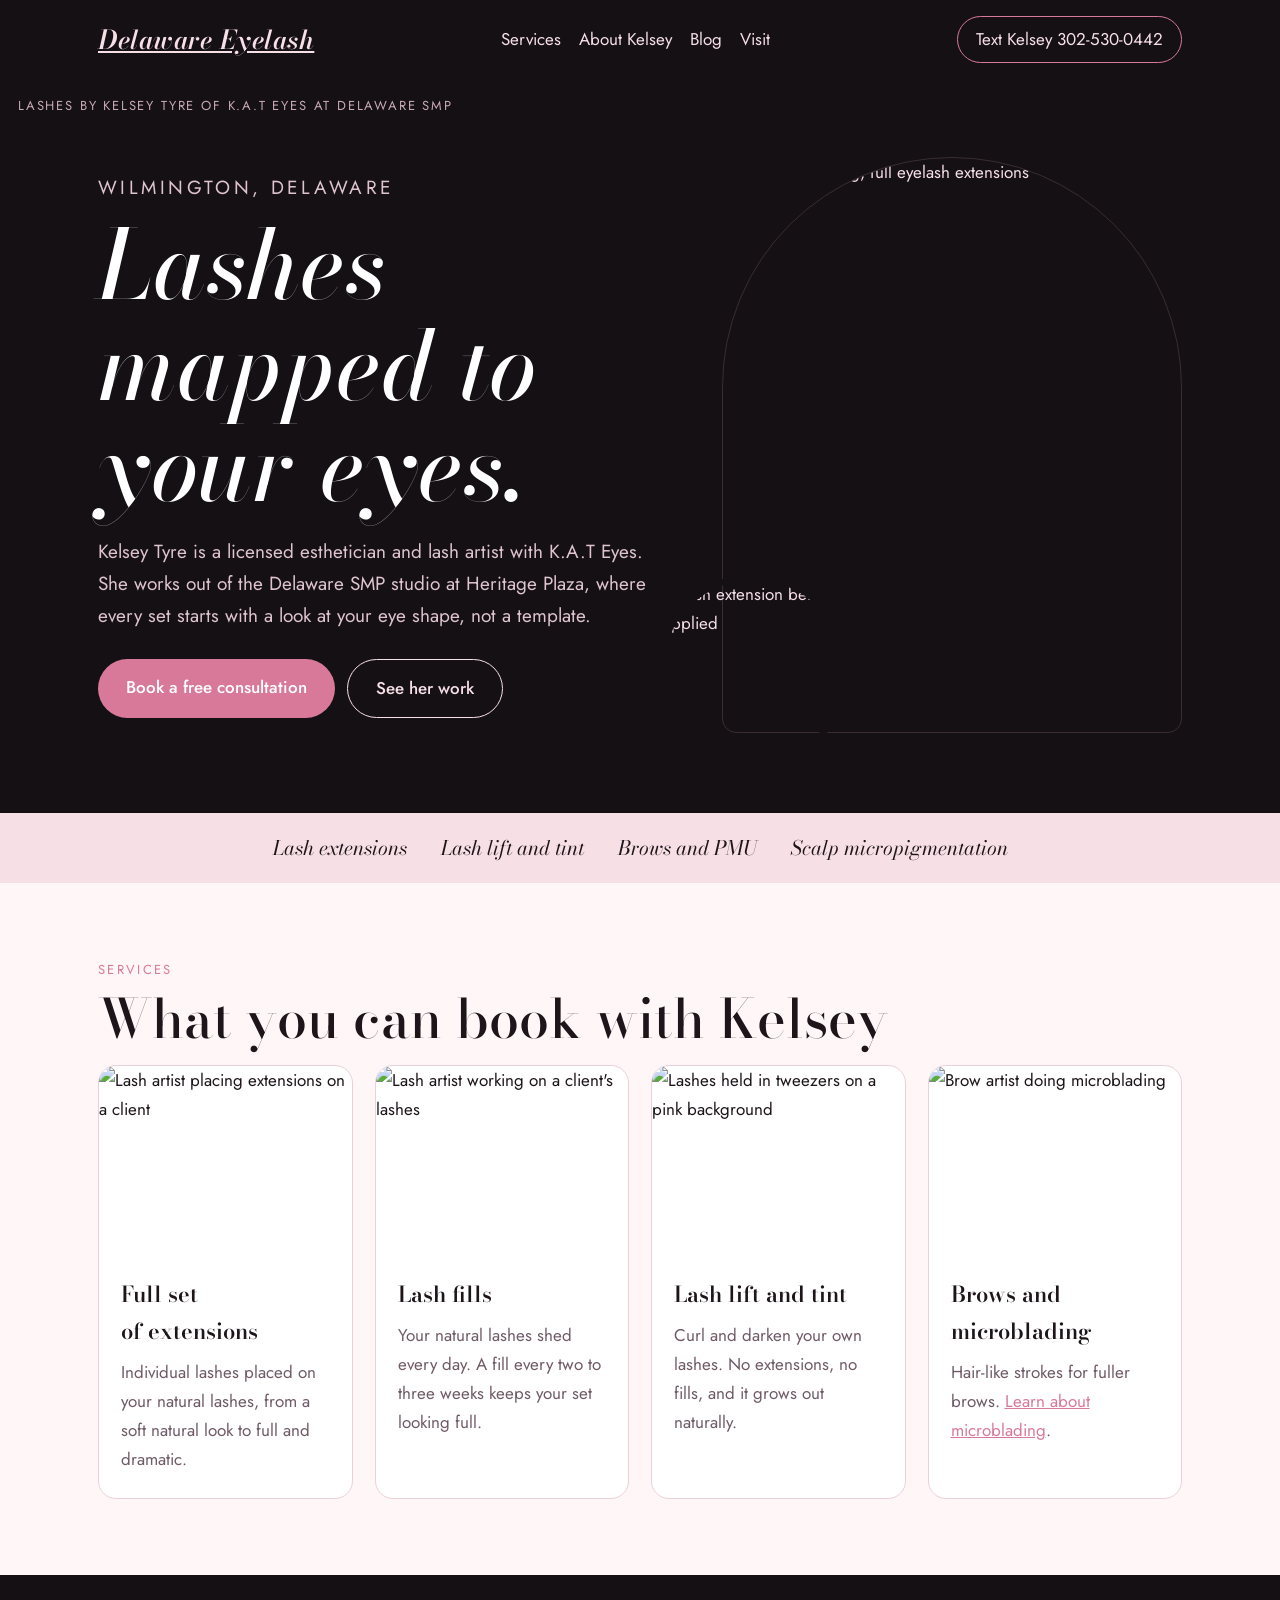
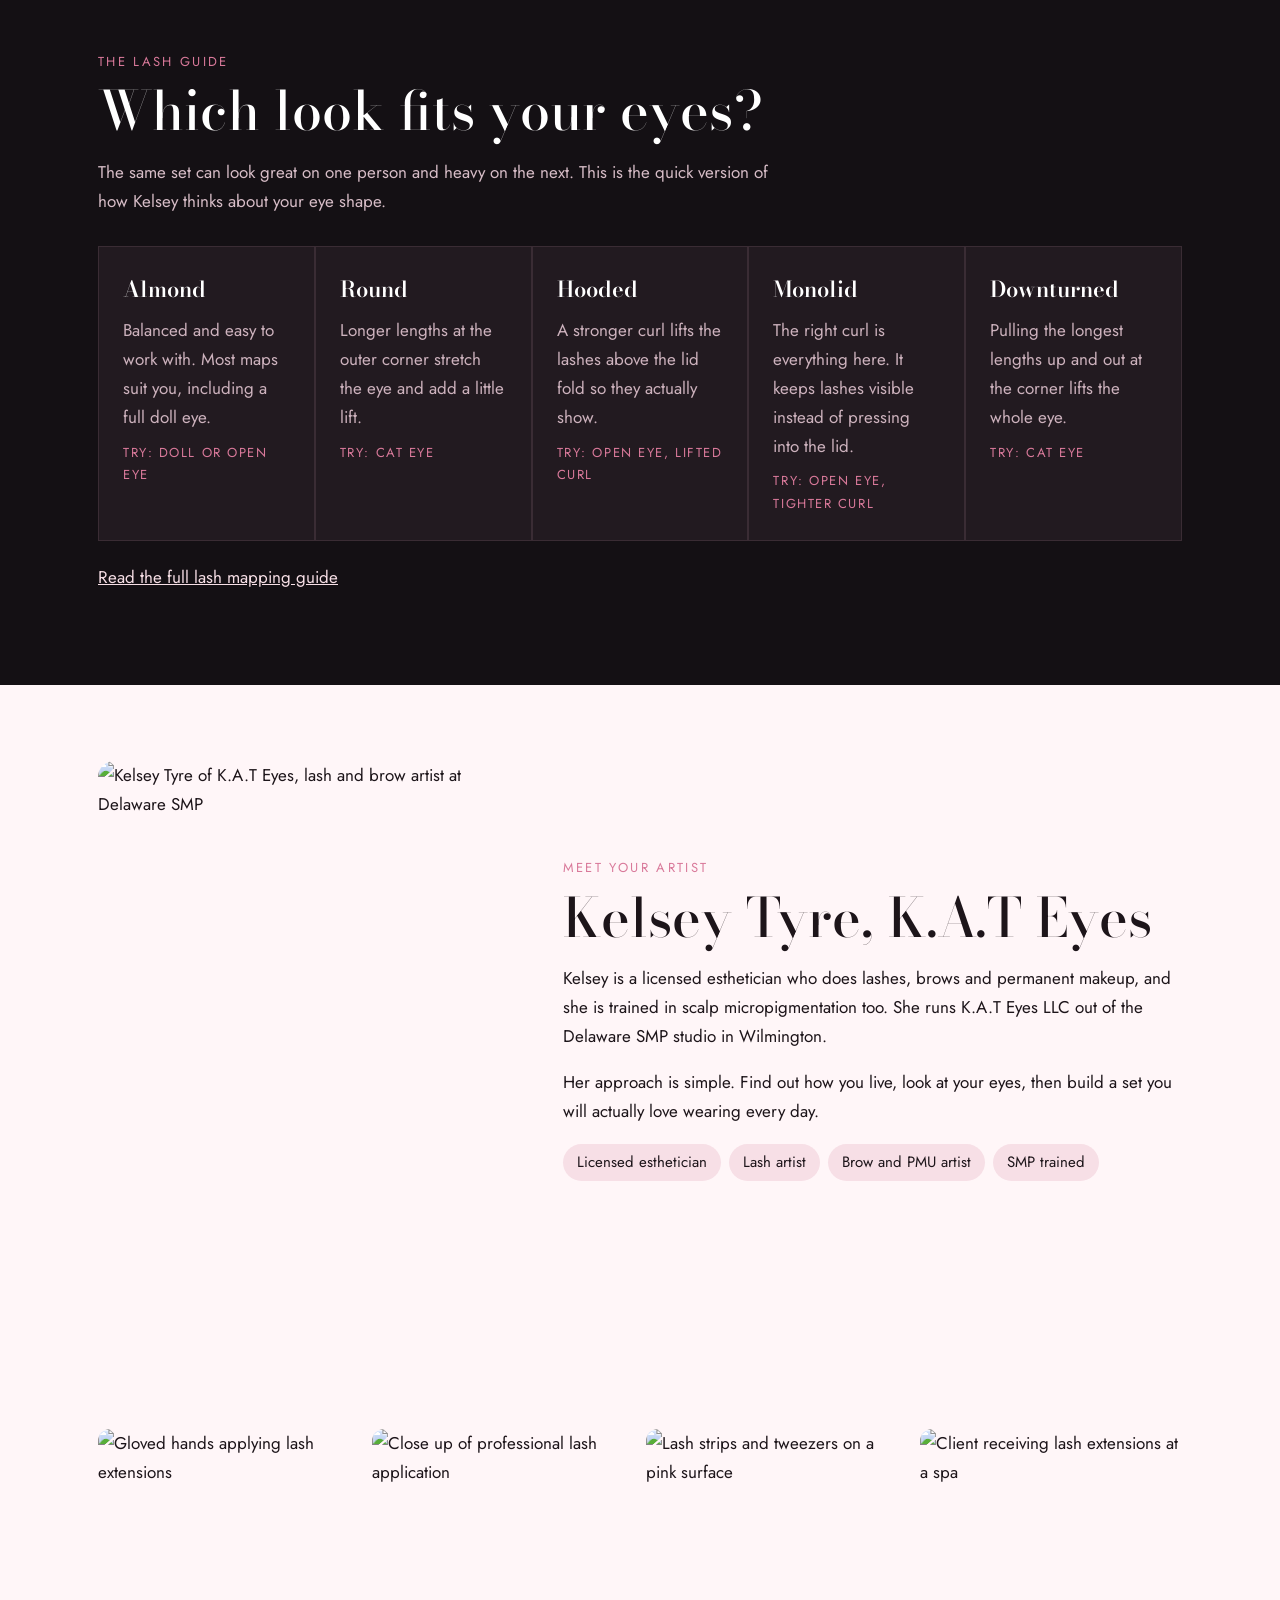
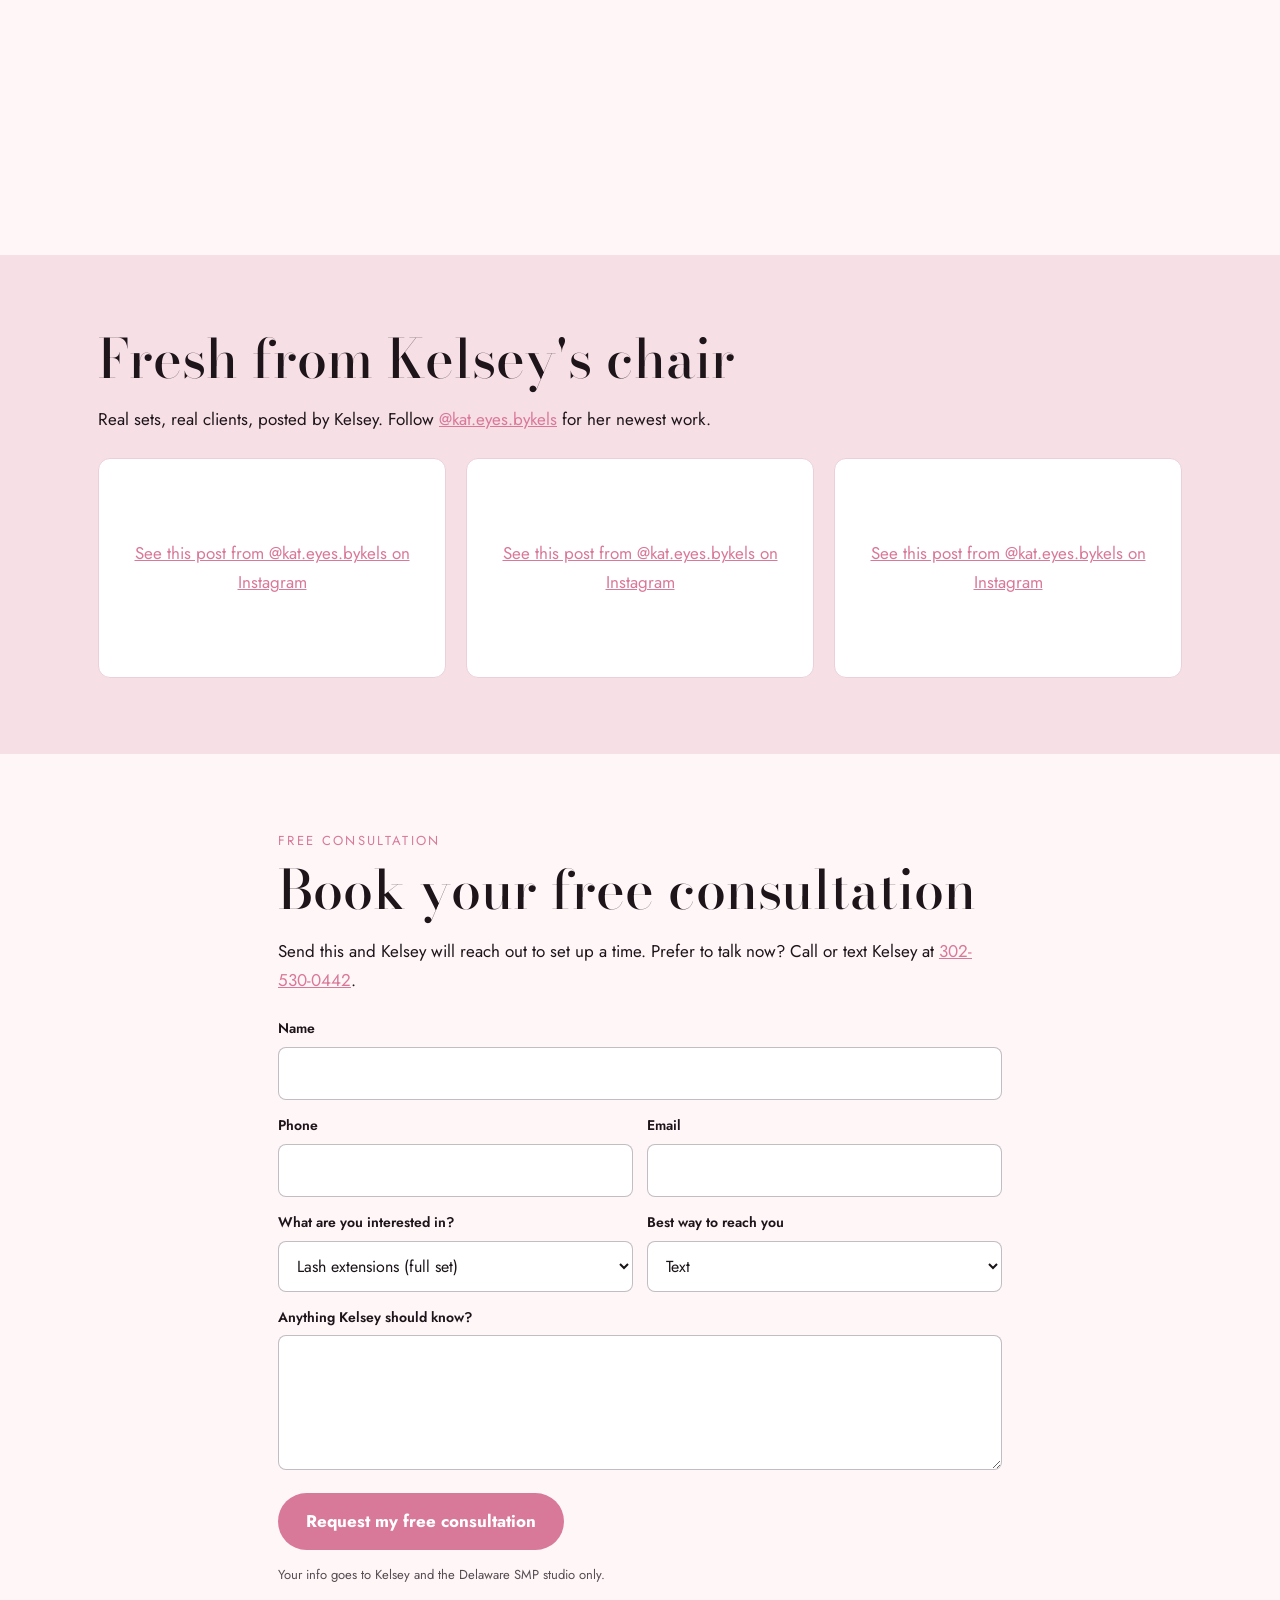
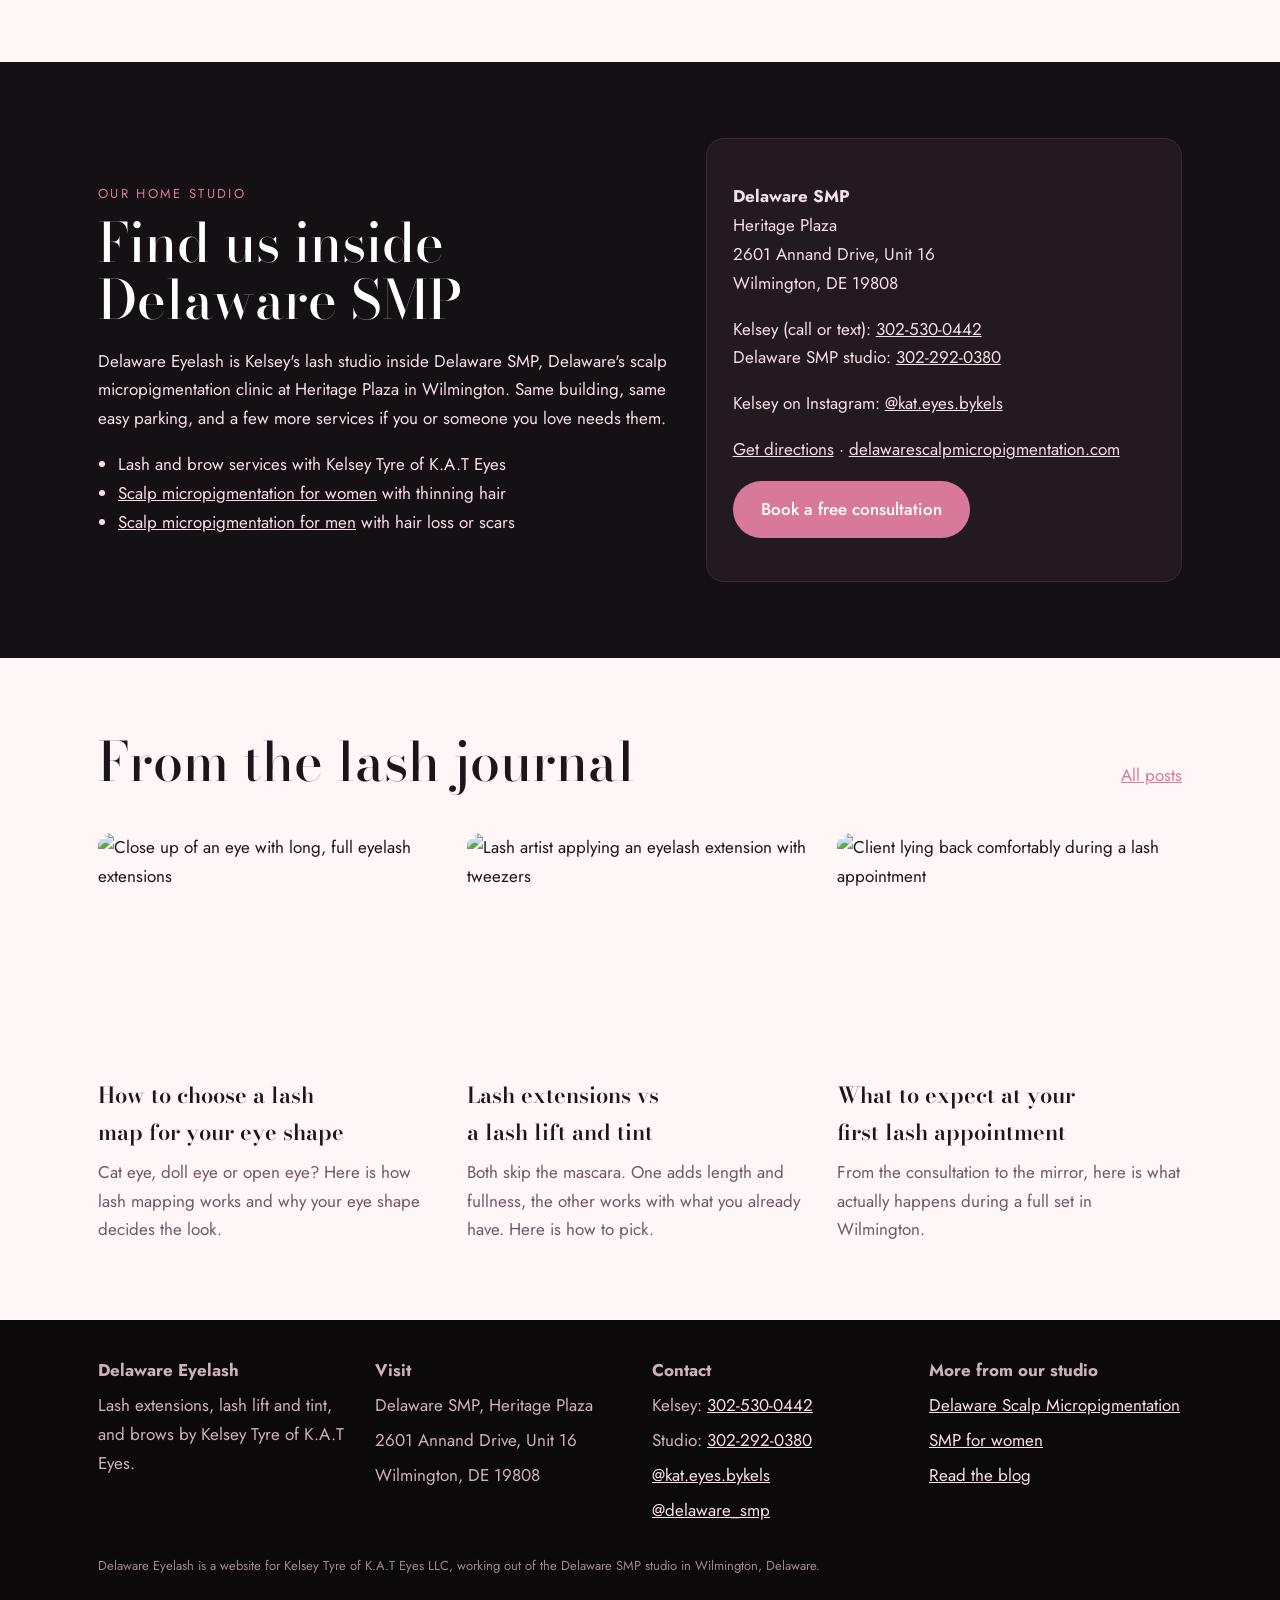
==== index.html @ 1fb05dbe "Launch delawareeyelash.com site" ====
<!doctype html>
<html lang="en">
<head>
<meta charset="utf-8">
<meta name="viewport" content="width=device-width, initial-scale=1, viewport-fit=cover">
<title>Delaware Eyelash | Lash Extensions by Kelsey Tyre in Wilmington, DE</title>
<meta name="description" content="Eyelash extensions and lash lift and tint by licensed esthetician Kelsey Tyre of K.A.T Eyes, inside Delaware SMP in Wilmington, DE. Free consultations. Call or text 302-530-0442.">
<link rel="canonical" href="https://delawareeyelash.com/">
<meta property="og:type" content="website">
<meta property="og:title" content="Delaware Eyelash | Lash Extensions by Kelsey Tyre in Wilmington, DE">
<meta property="og:description" content="Eyelash extensions and lash lift and tint by licensed esthetician Kelsey Tyre of K.A.T Eyes, inside Delaware SMP in Wilmington, DE. Free consultations. Call or text 302-530-0442.">
<meta property="og:url" content="https://delawareeyelash.com/">
<meta property="og:image" content="https://images.pexels.com/photos/21412169/pexels-photo-21412169.jpeg?auto=compress&cs=tinysrgb&w=1200">
<link rel="preconnect" href="https://fonts.googleapis.com">
<link rel="preconnect" href="https://fonts.gstatic.com" crossorigin>
<link rel="stylesheet" href="https://fonts.googleapis.com/css2?family=Bodoni+Moda:ital,opsz,wght@0,6..96,500;0,6..96,600;1,6..96,500;1,6..96,600&family=Jost:wght@400;500&display=swap">
<link rel="stylesheet" href="style.css">
</head>
<body>
<a class="skip" href="#main">Skip to content</a>
<script type="application/ld+json">
{"@context":"https://schema.org","@type":"BeautySalon","name":"Delaware Eyelash","description":"Eyelash extensions and lash lifts by Kelsey Tyre at Delaware SMP in Wilmington, DE.","url":"https://delawareeyelash.com/","telephone":"+1-302-530-0442","image":"https://images.pexels.com/photos/21412169/pexels-photo-21412169.jpeg?auto=compress&cs=tinysrgb&w=1200","address":{"@type":"PostalAddress","streetAddress":"2601 Annand Drive, Unit 16","addressLocality":"Wilmington","addressRegion":"DE","postalCode":"19808","addressCountry":"US"},"employee":{"@type":"Person","name":"Kelsey Tyre","jobTitle":"Licensed esthetician, lash and brow artist","sameAs":"https://www.instagram.com/kat.eyes.bykels/"},"parentOrganization":{"@type":"Organization","name":"Delaware Scalp Micropigmentation","url":"https://delawarescalpmicropigmentation.com/"},"sameAs":["https://www.instagram.com/kat.eyes.bykels/","https://www.instagram.com/delaware_smp/"]}
</script>
<header class="site-head">
<div class="wrap">
<a class="brand" href="index.html">Delaware Eyelash</a>
<nav aria-label="Main">
<a href="index.html#services">Services</a>
<a href="index.html#kelsey">About Kelsey</a>
<a href="blog/index.html">Blog</a>
<a href="index.html#visit">Visit</a>
</nav>
<a class="head-cta" href="tel:+13025300442">Text Kelsey 302-530-0442</a>
</div>
<p class="tagline wrap">Lashes by Kelsey Tyre of K.A.T Eyes at Delaware SMP</p>
</header>
<main id="main">
<section class="hero">
<div class="wrap">
<div>
<p class="eyebrow">Wilmington, Delaware</p>
<h1>Lashes mapped to your eyes.</h1>
<p>Kelsey Tyre is a licensed esthetician and lash artist with K.A.T Eyes. She works out of the Delaware SMP studio at Heritage Plaza, where every set starts with a look at your eye shape, not a template.</p>
<div class="actions"><a class="btn" href="#book">Book a free consultation</a><a class="btn ghost" href="https://www.instagram.com/kat.eyes.bykels/">See her work</a></div>
</div>
<div class="arch"><img src="https://images.pexels.com/photos/21412169/pexels-photo-21412169.jpeg?auto=compress&cs=tinysrgb&w=900" alt="Close up of long, full eyelash extensions" loading="lazy"><img class="small" src="https://images.pexels.com/photos/36930354/pexels-photo-36930354.jpeg?auto=compress&cs=tinysrgb&w=500" alt="Lash extension being applied" loading="lazy"></div>
</div>
</section>
<div class="strip"><div class="wrap"><span>Lash extensions</span><span>Lash lift and tint</span><span>Brows and PMU</span><span>Scalp micropigmentation</span></div></div>

<section class="services" id="services">
<div class="wrap">
<p class="eyebrow">Services</p>
<h2>What you can book with Kelsey</h2>
<div class="grid">
<div class="svc"><img src="https://images.pexels.com/photos/8554941/pexels-photo-8554941.jpeg?auto=compress&cs=tinysrgb&w=700" alt="Lash artist placing extensions on a client" loading="lazy"><div><h3>Full set of extensions</h3><p>Individual lashes placed on your natural lashes, from a soft natural look to full and dramatic.</p></div></div>
<div class="svc"><img src="https://images.pexels.com/photos/5128233/pexels-photo-5128233.jpeg?auto=compress&cs=tinysrgb&w=700" alt="Lash artist working on a client&#x27;s lashes" loading="lazy"><div><h3>Lash fills</h3><p>Your natural lashes shed every day. A fill every two to three weeks keeps your set looking full.</p></div></div>
<div class="svc"><img src="https://images.pexels.com/photos/8558545/pexels-photo-8558545.jpeg?auto=compress&cs=tinysrgb&w=700" alt="Lashes held in tweezers on a pink background" loading="lazy"><div><h3>Lash lift and tint</h3><p>Curl and darken your own lashes. No extensions, no fills, and it grows out naturally.</p></div></div>
<div class="svc"><img src="https://images.pexels.com/photos/8826403/pexels-photo-8826403.jpeg?auto=compress&cs=tinysrgb&w=700" alt="Brow artist doing microblading" loading="lazy"><div><h3>Brows and microblading</h3><p>Hair-like strokes for fuller brows. <a href="https://delawarescalpmicropigmentation.com/microblading/">Learn about microblading</a>.</p></div></div>
</div>
</div>
</section>

<section class="shapes">
<div class="wrap">
<p class="eyebrow">The lash guide</p>
<h2>Which look fits your eyes?</h2>
<p class="intro">The same set can look great on one person and heavy on the next. This is the quick version of how Kelsey thinks about your eye shape.</p>
<div class="shape-grid">
<div class="shape"><h3>Almond</h3><p>Balanced and easy to work with. Most maps suit you, including a full doll eye.</p><span class="map">Try: doll or open eye</span></div>
<div class="shape"><h3>Round</h3><p>Longer lengths at the outer corner stretch the eye and add a little lift.</p><span class="map">Try: cat eye</span></div>
<div class="shape"><h3>Hooded</h3><p>A stronger curl lifts the lashes above the lid fold so they actually show.</p><span class="map">Try: open eye, lifted curl</span></div>
<div class="shape"><h3>Monolid</h3><p>The right curl is everything here. It keeps lashes visible instead of pressing into the lid.</p><span class="map">Try: open eye, tighter curl</span></div>
<div class="shape"><h3>Downturned</h3><p>Pulling the longest lengths up and out at the corner lifts the whole eye.</p><span class="map">Try: cat eye</span></div>
</div>
<p style="margin-top:22px"><a href="blog/choosing-a-lash-map-for-your-eye-shape.html" style="color:var(--blush)">Read the full lash mapping guide</a></p>
</div>
</section>

<section class="kelsey" id="kelsey">
<div class="wrap">
<img src="https://delawarescalpmicropigmentation.com/wp-content/uploads/2023/03/Kelsey-Bio-Pic.jpeg" alt="Kelsey Tyre of K.A.T Eyes, lash and brow artist at Delaware SMP" loading="lazy">
<div>
<p class="eyebrow">Meet your artist</p>
<h2>Kelsey Tyre, K.A.T Eyes</h2>
<p>Kelsey is a licensed esthetician who does lashes, brows and permanent makeup, and she is trained in scalp micropigmentation too. She runs K.A.T Eyes LLC out of the Delaware SMP studio in Wilmington.</p>
<p>Her approach is simple. Find out how you live, look at your eyes, then build a set you will actually love wearing every day.</p>
<ul class="creds"><li>Licensed esthetician</li><li>Lash artist</li><li>Brow and PMU artist</li><li>SMP trained</li></ul>
</div>
</div>
</section>

<section class="gallery" aria-label="Lash photos">
<div class="wrap"><div class="row">
<img src="https://images.pexels.com/photos/5128234/pexels-photo-5128234.jpeg?auto=compress&cs=tinysrgb&w=600" alt="Gloved hands applying lash extensions" loading="lazy">
<img src="https://images.pexels.com/photos/33723106/pexels-photo-33723106.jpeg?auto=compress&cs=tinysrgb&w=600" alt="Close up of professional lash application" loading="lazy">
<img src="https://images.pexels.com/photos/8558536/pexels-photo-8558536.jpeg?auto=compress&cs=tinysrgb&w=600" alt="Lash strips and tweezers on a pink surface" loading="lazy">
<img src="https://images.pexels.com/photos/6135662/pexels-photo-6135662.jpeg?auto=compress&cs=tinysrgb&w=600" alt="Client receiving lash extensions at a spa" loading="lazy">
</div></div>
</section>

<section class="ig" aria-labelledby="ig-h">
<div class="wrap">
<h2 id="ig-h">Fresh from Kelsey's chair</h2>
<p>Real sets, real clients, posted by Kelsey. Follow <a href="https://www.instagram.com/kat.eyes.bykels/">@kat.eyes.bykels</a> for her newest work.</p>
<div class="ig-grid"><div><blockquote class="instagram-media" data-instgrm-permalink="https://www.instagram.com/kat.eyes.bykels/p/DbBPO_AkaxG/" data-instgrm-version="14"><a href="https://www.instagram.com/kat.eyes.bykels/p/DbBPO_AkaxG/">See this post from @kat.eyes.bykels on Instagram</a></blockquote></div><div><blockquote class="instagram-media" data-instgrm-permalink="https://www.instagram.com/kat.eyes.bykels/reel/DRb_2gmDebW/" data-instgrm-version="14"><a href="https://www.instagram.com/kat.eyes.bykels/reel/DRb_2gmDebW/">See this post from @kat.eyes.bykels on Instagram</a></blockquote></div><div><blockquote class="instagram-media" data-instgrm-permalink="https://www.instagram.com/kat.eyes.bykels/reel/DMvOUnyMN-T/" data-instgrm-version="14"><a href="https://www.instagram.com/kat.eyes.bykels/reel/DMvOUnyMN-T/">See this post from @kat.eyes.bykels on Instagram</a></blockquote></div></div>
</div>
</section>
<script async src="https://www.instagram.com/embed.js"></script>

<section class="book" id="book" aria-labelledby="book-h">
<div class="wrap narrow">
<p class="eyebrow">Free consultation</p>
<h2 id="book-h">Book your free consultation</h2>
<p>Send this and Kelsey will reach out to set up a time. Prefer to talk now? Call or text Kelsey at <a href="tel:+13025300442">302-530-0442</a>.</p>
<form class="book-form" action="https://formsubmit.co/delawaresmp@gmail.com" method="POST">
<input type="hidden" name="_subject" value="New consult request from delawareeyelash.com">
<input type="hidden" name="_cc" value="kat.eyes.bykels@gmail.com">
<input type="hidden" name="_template" value="table">
<input type="hidden" name="_next" value="https://delawareeyelash.com/thanks.html">
<input type="hidden" name="Website" value="delawareeyelash.com">
<input type="hidden" name="Came from" class="src" value="Direct or unknown">
<input type="hidden" name="Page" class="pg" value="">
<input type="text" name="_honey" class="hp" tabindex="-1" autocomplete="off" aria-hidden="true">
<div class="row"><label for="f-name">Name</label><input id="f-name" name="Name" required autocomplete="name"></div>
<div class="row two"><div><label for="f-phone">Phone</label><input id="f-phone" name="Phone" type="tel" required autocomplete="tel"></div>
<div><label for="f-email">Email</label><input id="f-email" name="email" type="email" required autocomplete="email"></div></div>
<div class="row two"><div><label for="f-svc">What are you interested in?</label><select id="f-svc" name="Service"><option>Lash extensions (full set)</option><option>Lash fill</option><option>Lash lift and tint</option><option>Microblading or brows</option><option>Scalp micropigmentation</option><option>Not sure yet</option></select></div>
<div><label for="f-pref">Best way to reach you</label><select id="f-pref" name="Contact preference"><option>Text</option><option>Call</option><option>Email</option></select></div></div>
<div class="row"><label for="f-msg">Anything Kelsey should know?</label><textarea id="f-msg" name="Message" rows="4"></textarea></div>
<button class="btn" type="submit">Request my free consultation</button>
<p class="fine">Your info goes to Kelsey and the Delaware SMP studio only.</p>
</form>
<script>
(function(){try{var f=document.querySelector('.book-form');if(!f)return;var q=new URLSearchParams(location.search),r=document.referrer,src='Direct or unknown';
if(q.get('utm_source'))src=q.get('utm_source')+(q.get('utm_campaign')?' / '+q.get('utm_campaign'):'');
else if(r){var h=new URL(r).hostname.replace(/^www\./,'');if(h!==location.hostname.replace(/^www\./,''))src=/google\./.test(h)?'Google search':/instagram\./.test(h)?'Instagram':/facebook\.|fb\./.test(h)?'Facebook':/bing\./.test(h)?'Bing':h;}
try{var saved=sessionStorage.getItem('lead_src');if(saved&&src==='Direct or unknown')src=saved;else sessionStorage.setItem('lead_src',src);}catch(e){}
f.querySelector('.src').value=src;f.querySelector('.pg').value=location.href.split('#')[0];}catch(e){}})();
</script>
</div>
</section>
<section class="smp-block" id="visit" aria-labelledby="smp-h">
<div class="wrap">
<div>
<p class="eyebrow">Our home studio</p>
<h2 id="smp-h">Find us inside Delaware SMP</h2>
<p>Delaware Eyelash is Kelsey's lash studio inside Delaware SMP, Delaware's scalp micropigmentation clinic at Heritage Plaza in Wilmington. Same building, same easy parking, and a few more services if you or someone you love needs them.</p>
<ul>
<li>Lash and brow services with Kelsey Tyre of K.A.T Eyes</li>
<li><a href="https://delawarescalpmicropigmentation.com/scalp-micropigmentation-for-women/">Scalp micropigmentation for women</a> with thinning hair</li>
<li><a href="https://delawarescalpmicropigmentation.com/">Scalp micropigmentation for men</a> with hair loss or scars</li>
</ul>
</div>
<div class="smp-card">
<p><strong>Delaware SMP</strong><br>Heritage Plaza<br>2601 Annand Drive, Unit 16<br>Wilmington, DE 19808</p>
<p>Kelsey (call or text): <a href="tel:+13025300442">302-530-0442</a><br>Delaware SMP studio: <a href="tel:+13022920380">302-292-0380</a></p>
<p>Kelsey on Instagram: <a href="https://www.instagram.com/kat.eyes.bykels/">@kat.eyes.bykels</a></p>
<p><a href="https://www.google.com/maps/search/?api=1&query=2601+Annand+Drive+Unit+16+Wilmington+DE+19808">Get directions</a> · <a href="https://delawarescalpmicropigmentation.com/">delawarescalpmicropigmentation.com</a></p>
<p><a class="btn" href="#book">Book a free consultation</a></p>
</div>
</div>
</section>

<section class="blog-teaser" aria-labelledby="blog-h">
<div class="wrap">
<div class="teaser-head"><h2 id="blog-h">From the lash journal</h2><a href="blog/index.html">All posts</a></div>
<div class="post-list"><a class="post-card" href="blog/choosing-a-lash-map-for-your-eye-shape.html"><img src="https://images.pexels.com/photos/21412169/pexels-photo-21412169.jpeg?auto=compress&cs=tinysrgb&w=1200" alt="Close up of an eye with long, full eyelash extensions" loading="lazy"><h3>How to choose a lash map for your eye shape</h3><p>Cat eye, doll eye or open eye? Here is how lash mapping works and why your eye shape decides the look.</p></a><a class="post-card" href="blog/lash-extensions-vs-lash-lift.html"><img src="https://images.pexels.com/photos/36930354/pexels-photo-36930354.jpeg?auto=compress&cs=tinysrgb&w=1200" alt="Lash artist applying an eyelash extension with tweezers" loading="lazy"><h3>Lash extensions vs a lash lift and tint</h3><p>Both skip the mascara. One adds length and fullness, the other works with what you already have. Here is how to pick.</p></a><a class="post-card" href="blog/what-to-expect-at-your-first-lash-appointment.html"><img src="https://images.pexels.com/photos/5128222/pexels-photo-5128222.jpeg?auto=compress&cs=tinysrgb&w=1200" alt="Client lying back comfortably during a lash appointment" loading="lazy"><h3>What to expect at your first lash appointment</h3><p>From the consultation to the mirror, here is what actually happens during a full set in Wilmington.</p></a></div>
</div>
</section>

</main>
<footer class="site-foot">
<div class="wrap">
<div><p><strong>Delaware Eyelash</strong></p><p>Lash extensions, lash lift and tint, and brows by Kelsey Tyre of K.A.T Eyes.</p></div>
<div><p><strong>Visit</strong></p><p>Delaware SMP, Heritage Plaza</p><p>2601 Annand Drive, Unit 16</p><p>Wilmington, DE 19808</p></div>
<div><p><strong>Contact</strong></p><p>Kelsey: <a href="tel:+13025300442">302-530-0442</a></p><p>Studio: <a href="tel:+13022920380">302-292-0380</a></p><p><a href="https://www.instagram.com/kat.eyes.bykels/">@kat.eyes.bykels</a></p><p><a href="https://www.instagram.com/delaware_smp/">@delaware_smp</a></p></div>
<div><p><strong>More from our studio</strong></p><p><a href="https://delawarescalpmicropigmentation.com/">Delaware Scalp Micropigmentation</a></p><p><a href="https://delawarescalpmicropigmentation.com/scalp-micropigmentation-for-women/">SMP for women</a></p><p><a href="blog/index.html">Read the blog</a></p></div>
<p class="legal">Delaware Eyelash is a website for Kelsey Tyre of K.A.T Eyes LLC, working out of the Delaware SMP studio in Wilmington, Delaware.</p>
</div>
</footer>
</body>
</html>
---- style.css ----
*{box-sizing:border-box}
html{scroll-behavior:smooth}
@media (prefers-reduced-motion:reduce){html{scroll-behavior:auto}}
body{margin:0}
img{max-width:100%;display:block}
a:focus-visible,button:focus-visible,summary:focus-visible{outline:3px solid currentColor;outline-offset:3px}
.wrap{max-width:1120px;margin:0 auto;padding-left:max(18px,env(safe-area-inset-left,0px));padding-right:max(18px,env(safe-area-inset-right,0px))}
.narrow{max-width:760px}
h1,h2,h3{text-wrap:balance}
.skip{position:absolute;left:-999px}.skip:focus{left:12px;top:12px;z-index:9;background:#fff;color:#000;padding:8px}
.site-head .wrap{display:flex;align-items:center;justify-content:space-between;gap:14px;flex-wrap:wrap;padding-block:16px}
.site-head nav{display:flex;gap:18px;flex-wrap:wrap}
.site-head nav a{text-decoration:none}
.instagram-media{margin:0!important;min-width:0!important;width:100%!important;max-width:100%!important}
blockquote.instagram-media{display:flex;align-items:center;justify-content:center;min-height:220px;padding:20px;text-align:center;border-radius:12px}
.smp-block .wrap{display:grid;grid-template-columns:1.2fr 1fr;gap:36px;align-items:center}
.smp-block .wrap>*{min-width:0}
.smp-block ul{margin:0;padding-left:20px}
@media(max-width:760px){.smp-block .wrap{grid-template-columns:1fr}}
.site-foot .wrap{display:grid;grid-template-columns:repeat(auto-fit,minmax(200px,1fr));gap:24px;padding-block:36px}
.site-foot p{margin:0 0 6px}
.site-foot .legal{grid-column:1/-1;font-size:13px;opacity:.75}
.post-list{display:grid;grid-template-columns:repeat(auto-fit,minmax(260px,1fr));gap:24px}
.post-card{display:flex;flex-direction:column;text-decoration:none;color:inherit}
.post-card img{width:100%;aspect-ratio:3/2;object-fit:cover}
.post-card h3{margin:14px 0 6px}
.post-card p{margin:0}
article.post{padding-block:48px 64px}
article.post .lead{font-size:1.15em}
article.post img.cover{width:100%;aspect-ratio:16/8;object-fit:cover;margin:24px 0}
article.post h2{margin-top:1.6em}
.crumbs{font-size:14px;margin-bottom:14px}
.book{scroll-margin-top:90px}
.book-form{display:grid;gap:14px;margin-top:22px}
.book-form .row.two{display:grid;grid-template-columns:1fr 1fr;gap:14px}
.book-form .row.two>div{min-width:0}
@media(max-width:600px){.book-form .row.two{grid-template-columns:1fr}}
.book-form label{display:block;font-size:14px;font-weight:600;margin-bottom:6px}
.book-form input,.book-form select,.book-form textarea{width:100%;font:inherit;font-size:16px;padding:12px 14px;border:1px solid rgba(120,110,120,.45);border-radius:8px;background:#fff;color:#1a1418}
.book-form button{border:0;cursor:pointer;justify-self:start;font:inherit;font-weight:700}
.book-form .fine{font-size:13px;opacity:.75;margin:0}
.hp{position:absolute!important;left:-9999px!important;height:1px;width:1px;opacity:0}

/* Layout: black hero with arched portrait, blush body, eye-shape guide as the signature section */
:root{--noir:#141014;--noir2:#221a20;--blush:#f7dfe6;--petal:#fff6f8;--rose:#d9799a;--ink:#1d151a;--muted:#6f5a66;--line:#ecd0d9;
--display:"Bodoni Moda",Didot,Georgia,serif;--body:"Jost",system-ui,sans-serif}
body{background:var(--petal);color:var(--ink);font:17px/1.7 var(--body)}
a{color:var(--rose)}
.site-head{background:var(--noir);color:var(--blush)}
.site-head a{color:var(--blush)}
.brand{font:italic 600 26px var(--display);letter-spacing:.02em}
.head-cta{border:1px solid var(--rose);padding:8px 18px;border-radius:999px;text-decoration:none}
.tagline{margin:0;padding-bottom:12px;font-size:13px;letter-spacing:.14em;text-transform:uppercase;color:#c9a9b6}
.eyebrow{font-size:13px;letter-spacing:.18em;text-transform:uppercase;color:var(--rose);margin:0 0 10px}
h1,h2{font-family:var(--display);font-weight:500;line-height:1.05;margin:0 0 18px}
h2{font-size:clamp(34px,5vw,54px)}
h3{font-family:var(--display);font-weight:600;font-size:22px;margin:0 0 8px}
.btn{display:inline-block;background:var(--rose);color:#fff;text-decoration:none;padding:14px 28px;border-radius:999px;font-weight:500}
.btn.ghost{background:transparent;border:1px solid var(--blush);color:var(--blush)}
.hero{background:var(--noir);color:var(--blush);padding-block:24px 80px;overflow:hidden}
.hero .wrap{display:grid;grid-template-columns:1.25fr 1fr;gap:48px;align-items:center}
.hero .wrap>*{min-width:0}
.hero h1{font-size:clamp(46px,8vw,96px);font-style:italic;color:#fff}
.hero p{font-size:19px;color:#dfc4ce;max-width:32em}
.hero .actions{display:flex;gap:12px;flex-wrap:wrap;margin-top:26px}
.arch{position:relative}
.arch img{width:100%;aspect-ratio:4/5;object-fit:cover;border-radius:260px 260px 16px 16px;border:1px solid #3a2c34}
.arch img.small{position:absolute;width:42%;aspect-ratio:1;border-radius:50%;left:-14%;bottom:-6%;border:6px solid var(--noir)}
@media(max-width:820px){.hero .wrap{grid-template-columns:1fr}.arch{max-width:380px}.arch img.small{left:auto;right:-4%}}
.strip{background:var(--blush)}
.strip .wrap{display:flex;flex-wrap:wrap;gap:10px 34px;justify-content:center;padding-block:18px;font-family:var(--display);font-style:italic;font-size:20px}
section{padding-block:76px}
.services .grid{display:grid;grid-template-columns:repeat(auto-fit,minmax(250px,1fr));gap:22px}
.svc{background:#fff;border:1px solid var(--line);border-radius:18px;overflow:hidden;display:flex;flex-direction:column}
.svc img{width:100%;aspect-ratio:4/3;object-fit:cover}
.svc div{padding:20px 22px 24px}
.svc p{margin:0;color:var(--muted)}
.shapes{background:var(--noir);color:var(--blush)}
.shapes h2{color:#fff}
.shapes .intro{max-width:40em;color:#d6bcc6}
.shape-grid{display:grid;grid-template-columns:repeat(auto-fit,minmax(200px,1fr));gap:2px;margin-top:30px;background:#3a2c34;border:1px solid #3a2c34}
.shape{background:var(--noir2);padding:24px}
.shape h3{color:#fff}
.shape .map{display:inline-block;margin-top:10px;font-size:13px;letter-spacing:.12em;text-transform:uppercase;color:var(--rose)}
.shape p{margin:0;color:#cdb2bd}
.kelsey .wrap{display:grid;grid-template-columns:.8fr 1.2fr;gap:52px;align-items:center}
.kelsey .wrap>*{min-width:0}
.kelsey img{width:100%;aspect-ratio:4/5;object-fit:cover;border-radius:16px 16px 220px 16px}
@media(max-width:760px){.kelsey .wrap{grid-template-columns:1fr}.kelsey img{max-width:340px}}
.creds{display:flex;flex-wrap:wrap;gap:8px;padding:0;list-style:none;margin:18px 0 0}
.creds li{background:var(--blush);padding:6px 14px;border-radius:999px;font-size:15px}
.gallery .row{display:grid;grid-template-columns:repeat(4,1fr);gap:12px}
.gallery img{width:100%;aspect-ratio:3/4;object-fit:cover;border-radius:12px}
@media(max-width:700px){.gallery .row{grid-template-columns:repeat(2,1fr)}}
.ig{background:var(--blush)}
.ig-grid{display:grid;grid-template-columns:repeat(auto-fit,minmax(260px,1fr));gap:20px;margin-top:24px}
blockquote.instagram-media{background:#fff;border:1px solid var(--line)}
.smp-block{background:var(--noir);color:var(--blush)}
.smp-block h2{color:#fff}
.smp-block a{color:var(--blush)}
.smp-card{background:var(--noir2);border:1px solid #3a2c34;border-radius:18px;padding:26px}
.smp-card .btn{color:#fff}
.teaser-head{display:flex;justify-content:space-between;align-items:baseline;gap:12px;flex-wrap:wrap;margin-bottom:24px}
.post-card img{border-radius:14px}
.post-card h3{font-size:22px}
.post-card p{color:var(--muted)}
.blog-hero{padding-block:56px 10px}
.blog-hero h1{font-size:clamp(40px,6vw,68px)}
.site-foot{background:#0c090b;color:#cdb2bd}
.site-foot a{color:var(--blush)}
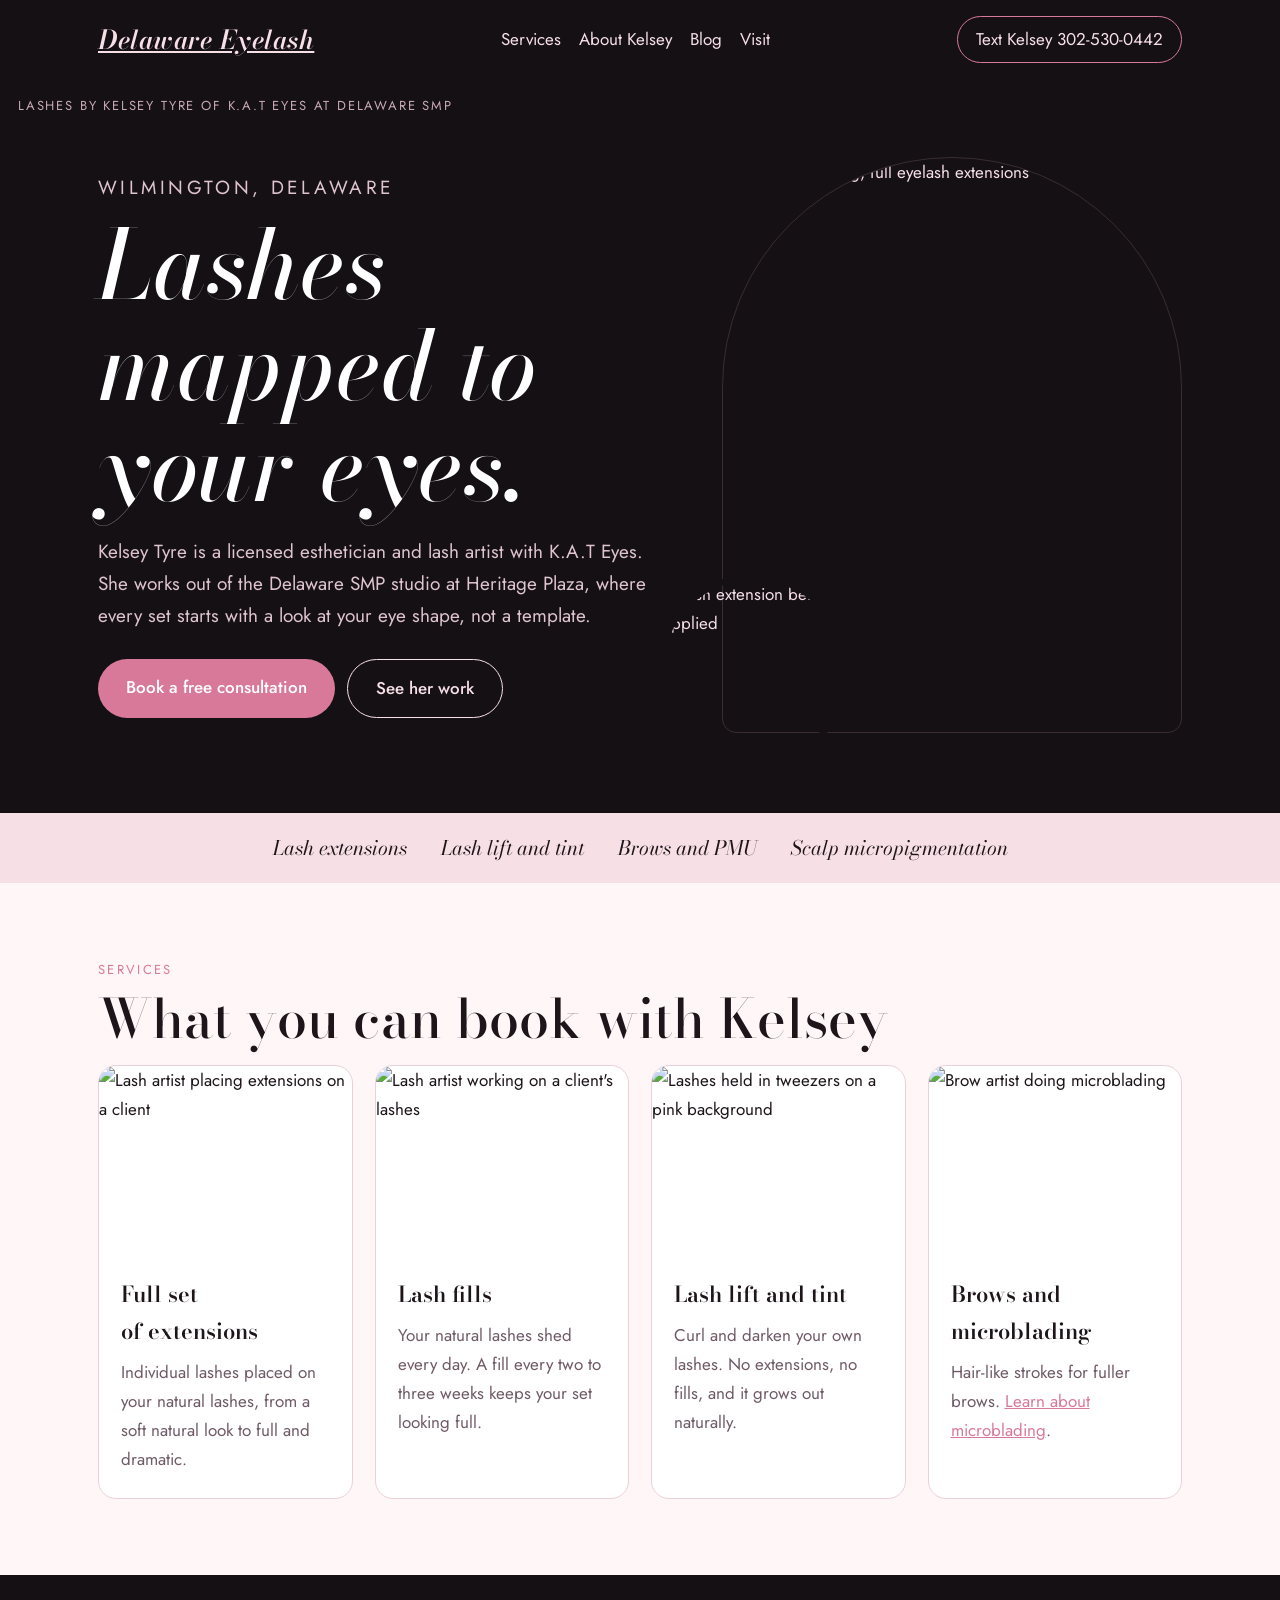
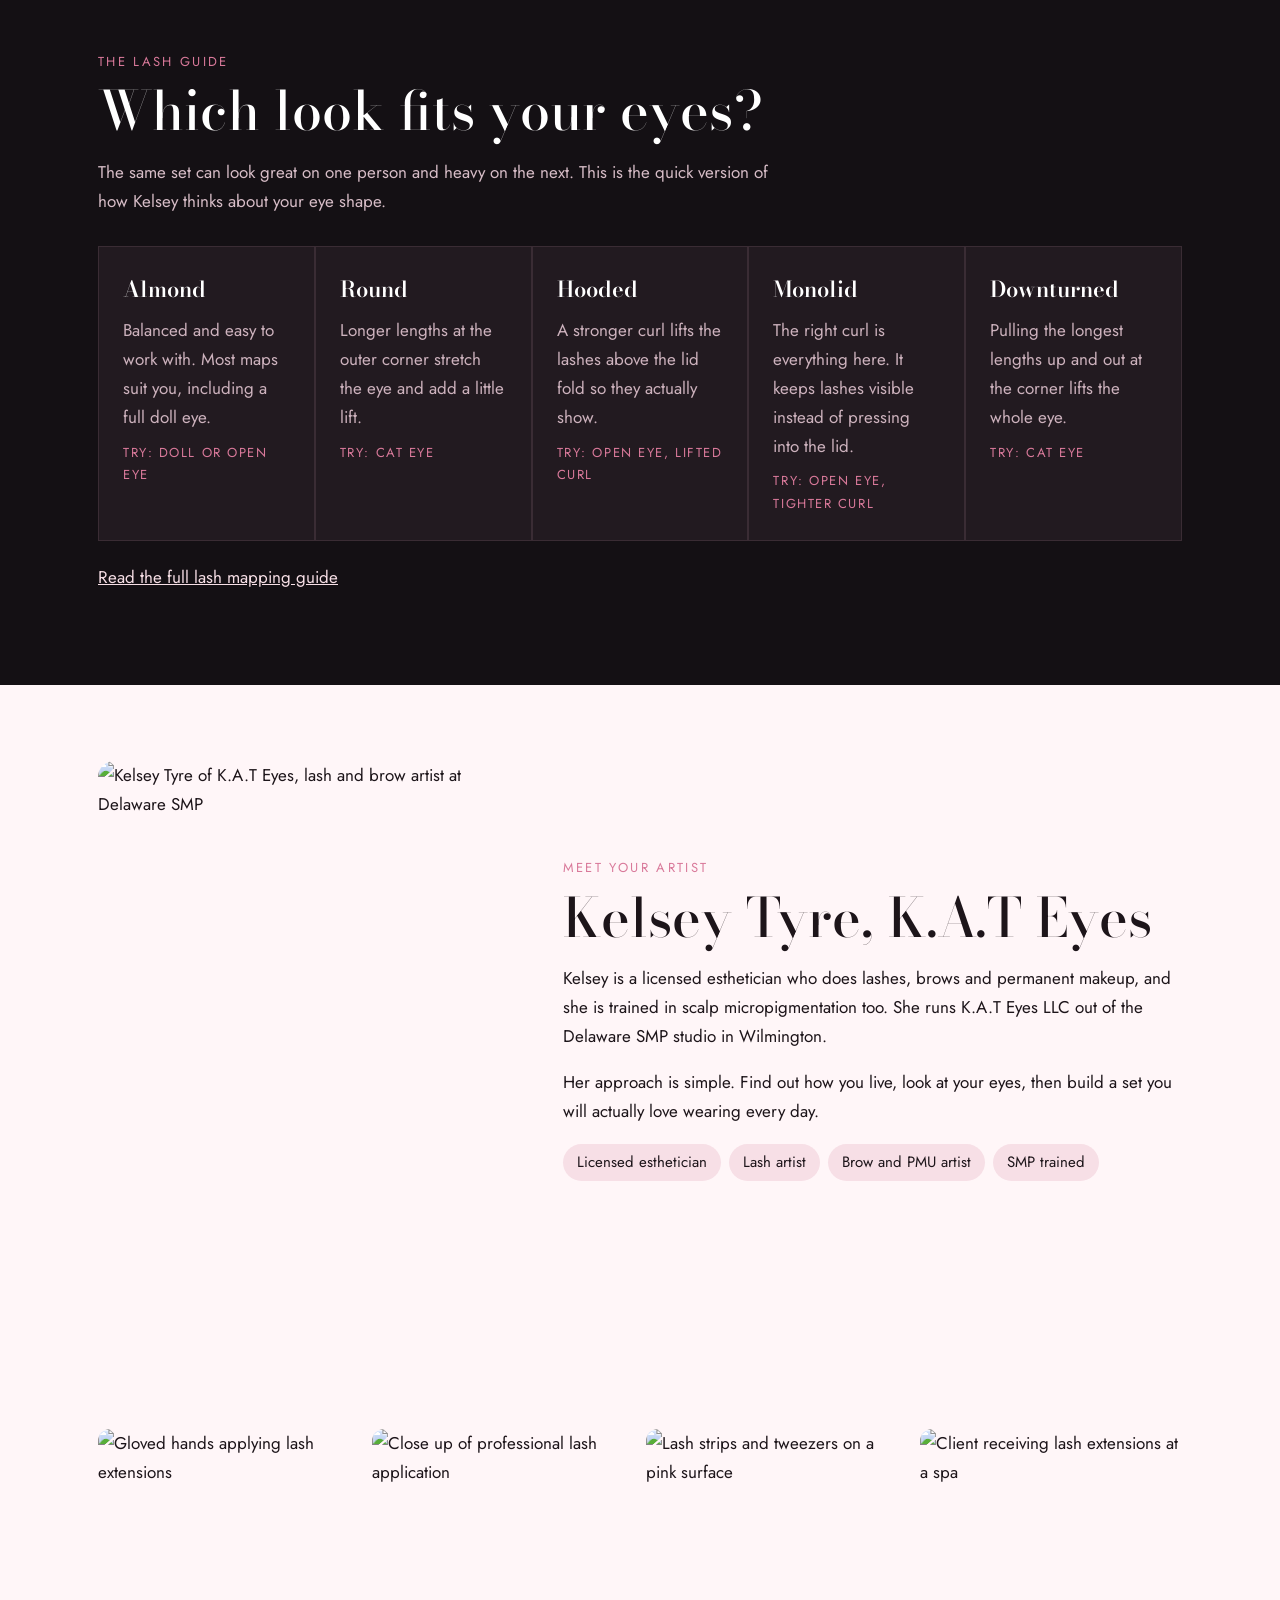
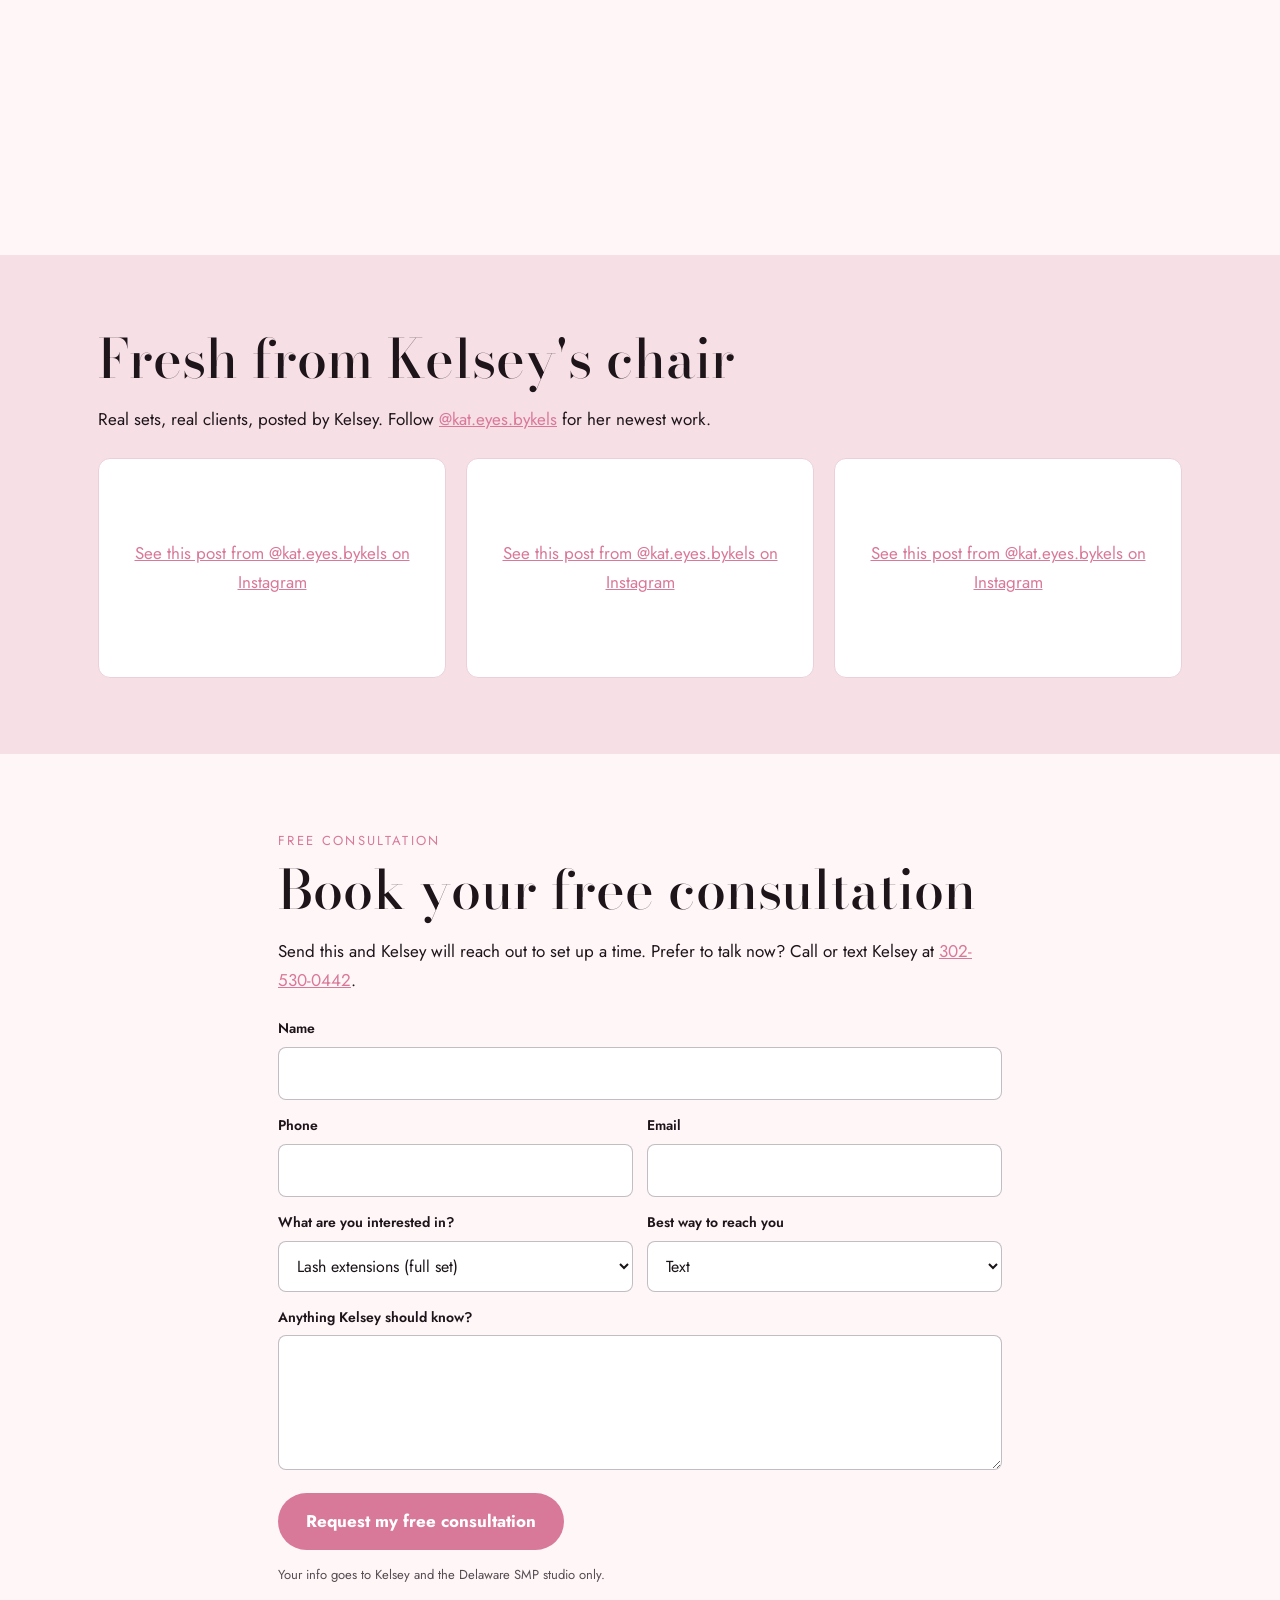
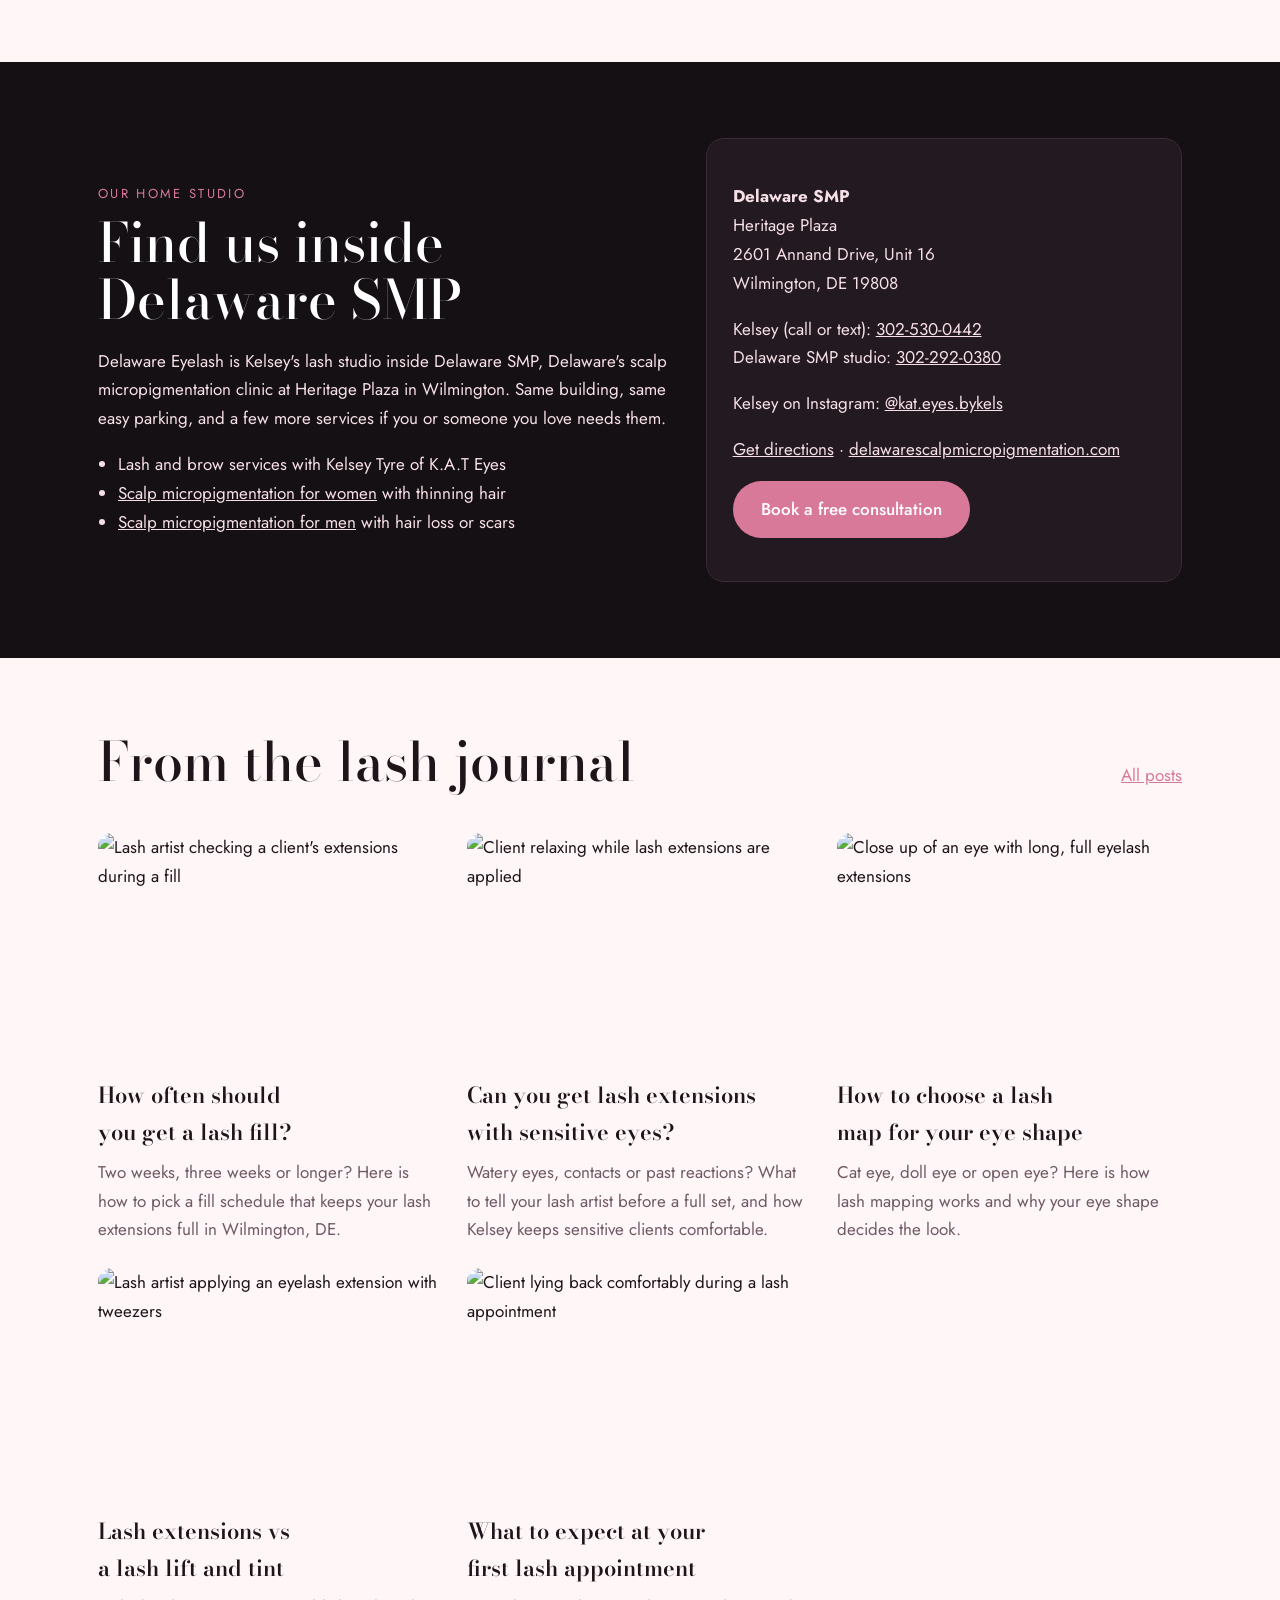
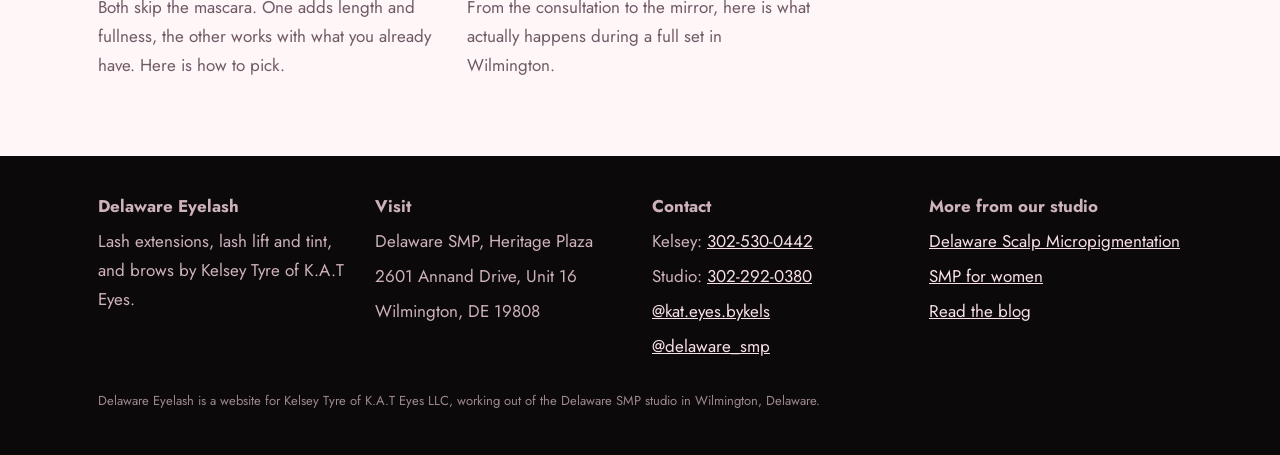
==== commit d1590660: "Add 2 new blog posts Co-Authored-By: Claude Opus 5.5 <noreply@anthropic.com> Claude-Session: https:/" ====
--- a/index.html
+++ b/index.html
@@ -117,6 +117,7 @@
 <input type="hidden" name="_subject" value="New consult request from delawareeyelash.com">
 <input type="hidden" name="_cc" value="kat.eyes.bykels@gmail.com">
 <input type="hidden" name="_template" value="table">
+<input type="hidden" name="_captcha" value="false">
 <input type="hidden" name="_next" value="https://delawareeyelash.com/thanks.html">
 <input type="hidden" name="Website" value="delawareeyelash.com">
 <input type="hidden" name="Came from" class="src" value="Direct or unknown">
@@ -165,7 +166,7 @@
 <section class="blog-teaser" aria-labelledby="blog-h">
 <div class="wrap">
 <div class="teaser-head"><h2 id="blog-h">From the lash journal</h2><a href="blog/index.html">All posts</a></div>
-<div class="post-list"><a class="post-card" href="blog/choosing-a-lash-map-for-your-eye-shape.html"><img src="https://images.pexels.com/photos/21412169/pexels-photo-21412169.jpeg?auto=compress&cs=tinysrgb&w=1200" alt="Close up of an eye with long, full eyelash extensions" loading="lazy"><h3>How to choose a lash map for your eye shape</h3><p>Cat eye, doll eye or open eye? Here is how lash mapping works and why your eye shape decides the look.</p></a><a class="post-card" href="blog/lash-extensions-vs-lash-lift.html"><img src="https://images.pexels.com/photos/36930354/pexels-photo-36930354.jpeg?auto=compress&cs=tinysrgb&w=1200" alt="Lash artist applying an eyelash extension with tweezers" loading="lazy"><h3>Lash extensions vs a lash lift and tint</h3><p>Both skip the mascara. One adds length and fullness, the other works with what you already have. Here is how to pick.</p></a><a class="post-card" href="blog/what-to-expect-at-your-first-lash-appointment.html"><img src="https://images.pexels.com/photos/5128222/pexels-photo-5128222.jpeg?auto=compress&cs=tinysrgb&w=1200" alt="Client lying back comfortably during a lash appointment" loading="lazy"><h3>What to expect at your first lash appointment</h3><p>From the consultation to the mirror, here is what actually happens during a full set in Wilmington.</p></a></div>
+<div class="post-list"><a class="post-card" href="blog/how-often-should-you-get-a-lash-fill.html"><img src="https://images.pexels.com/photos/5128233/pexels-photo-5128233.jpeg?auto=compress&cs=tinysrgb&w=1200" alt="Lash artist checking a client&#x27;s extensions during a fill" loading="lazy"><h3>How often should you get a lash fill?</h3><p>Two weeks, three weeks or longer? Here is how to pick a fill schedule that keeps your lash extensions full in Wilmington, DE.</p></a><a class="post-card" href="blog/lash-extensions-with-sensitive-eyes.html"><img src="https://images.pexels.com/photos/6135662/pexels-photo-6135662.jpeg?auto=compress&cs=tinysrgb&w=1200" alt="Client relaxing while lash extensions are applied" loading="lazy"><h3>Can you get lash extensions with sensitive eyes?</h3><p>Watery eyes, contacts or past reactions? What to tell your lash artist before a full set, and how Kelsey keeps sensitive clients comfortable.</p></a><a class="post-card" href="blog/choosing-a-lash-map-for-your-eye-shape.html"><img src="https://images.pexels.com/photos/21412169/pexels-photo-21412169.jpeg?auto=compress&cs=tinysrgb&w=1200" alt="Close up of an eye with long, full eyelash extensions" loading="lazy"><h3>How to choose a lash map for your eye shape</h3><p>Cat eye, doll eye or open eye? Here is how lash mapping works and why your eye shape decides the look.</p></a><a class="post-card" href="blog/lash-extensions-vs-lash-lift.html"><img src="https://images.pexels.com/photos/36930354/pexels-photo-36930354.jpeg?auto=compress&cs=tinysrgb&w=1200" alt="Lash artist applying an eyelash extension with tweezers" loading="lazy"><h3>Lash extensions vs a lash lift and tint</h3><p>Both skip the mascara. One adds length and fullness, the other works with what you already have. Here is how to pick.</p></a><a class="post-card" href="blog/what-to-expect-at-your-first-lash-appointment.html"><img src="https://images.pexels.com/photos/5128222/pexels-photo-5128222.jpeg?auto=compress&cs=tinysrgb&w=1200" alt="Client lying back comfortably during a lash appointment" loading="lazy"><h3>What to expect at your first lash appointment</h3><p>From the consultation to the mirror, here is what actually happens during a full set in Wilmington.</p></a></div>
 </div>
 </section>
 
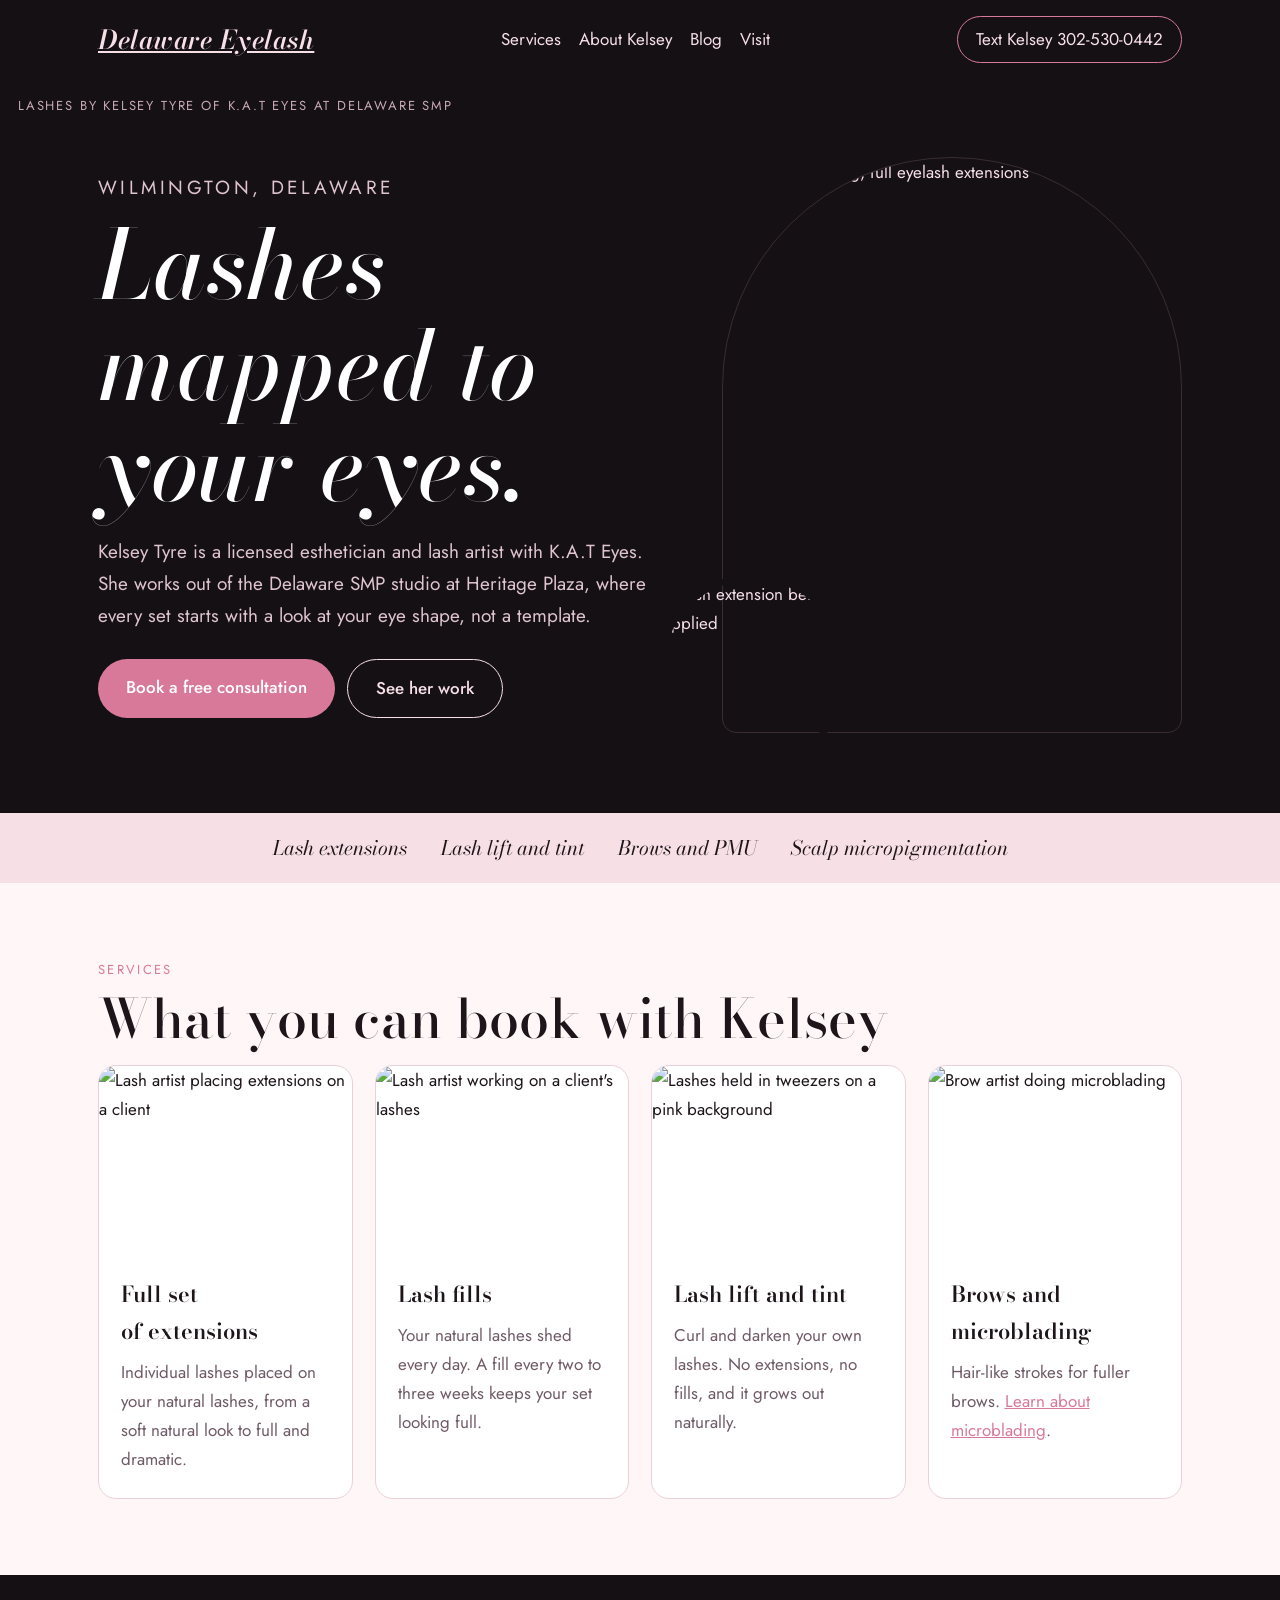
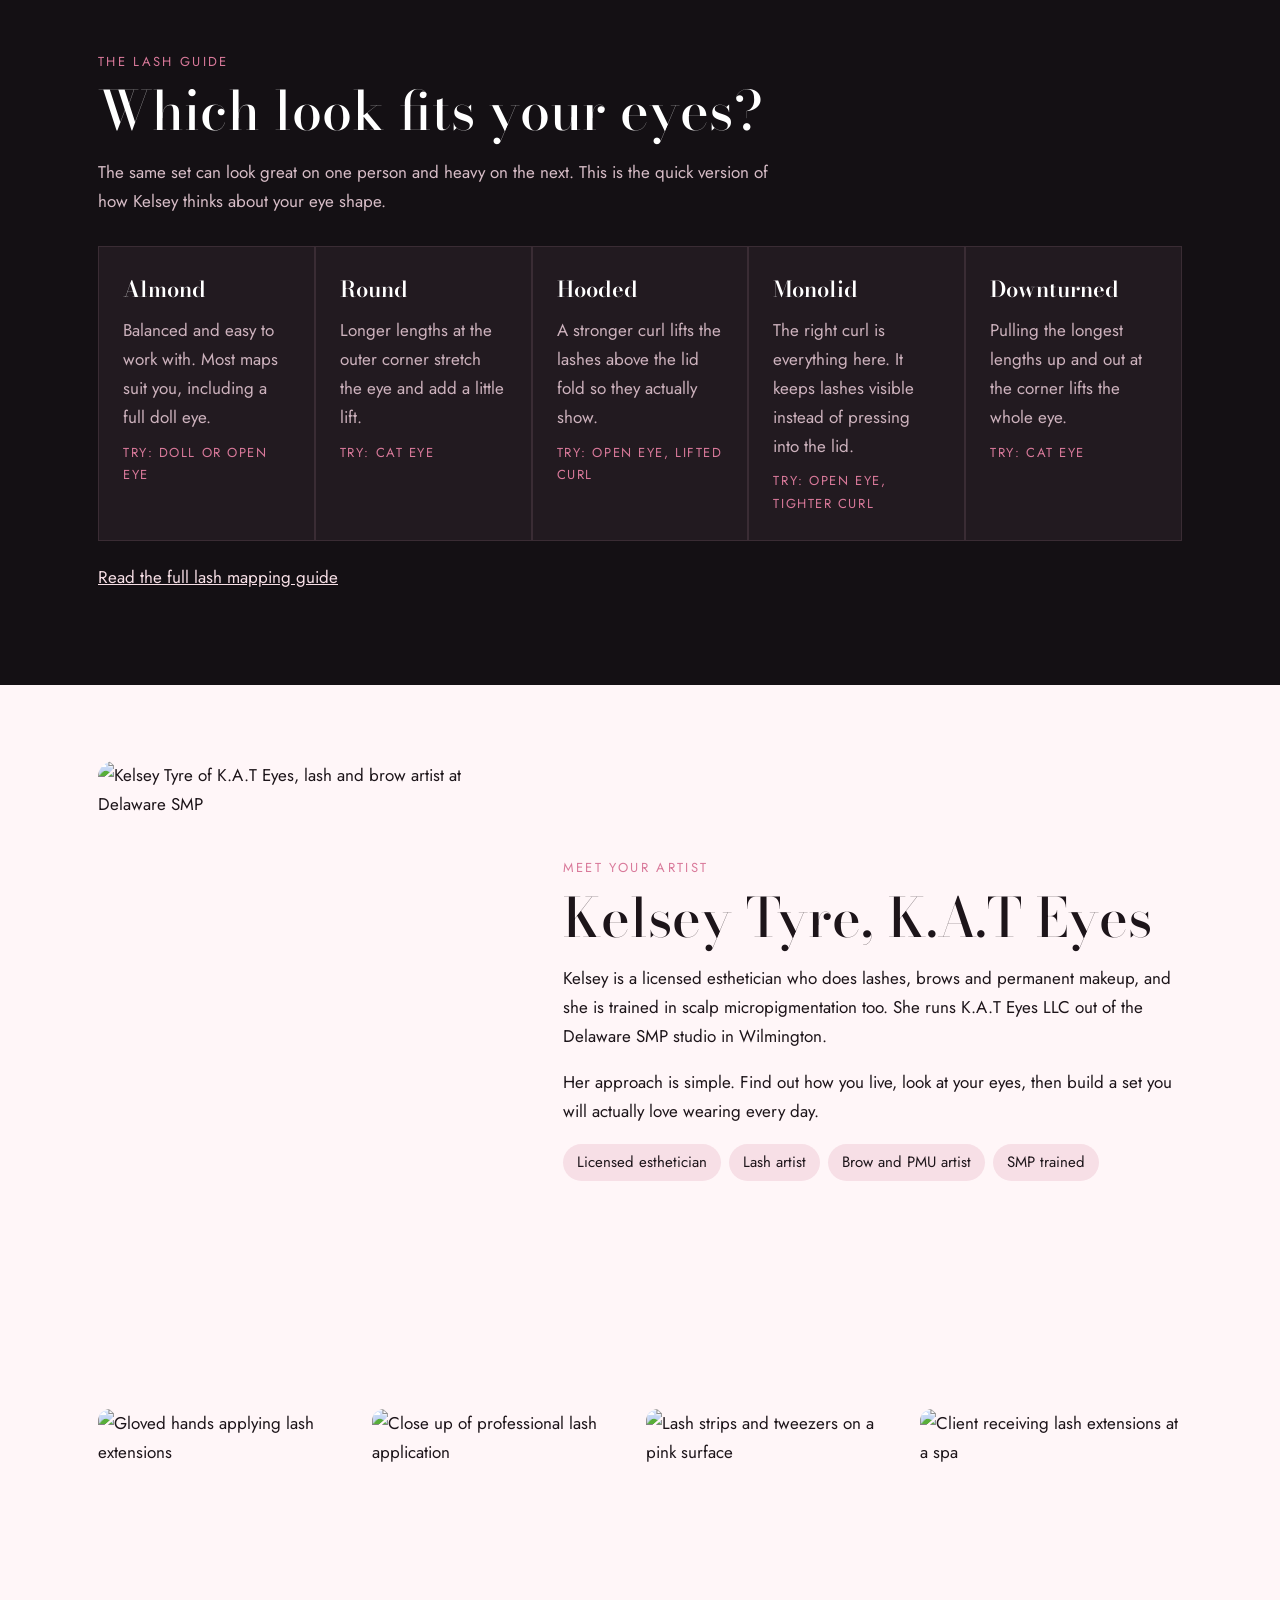
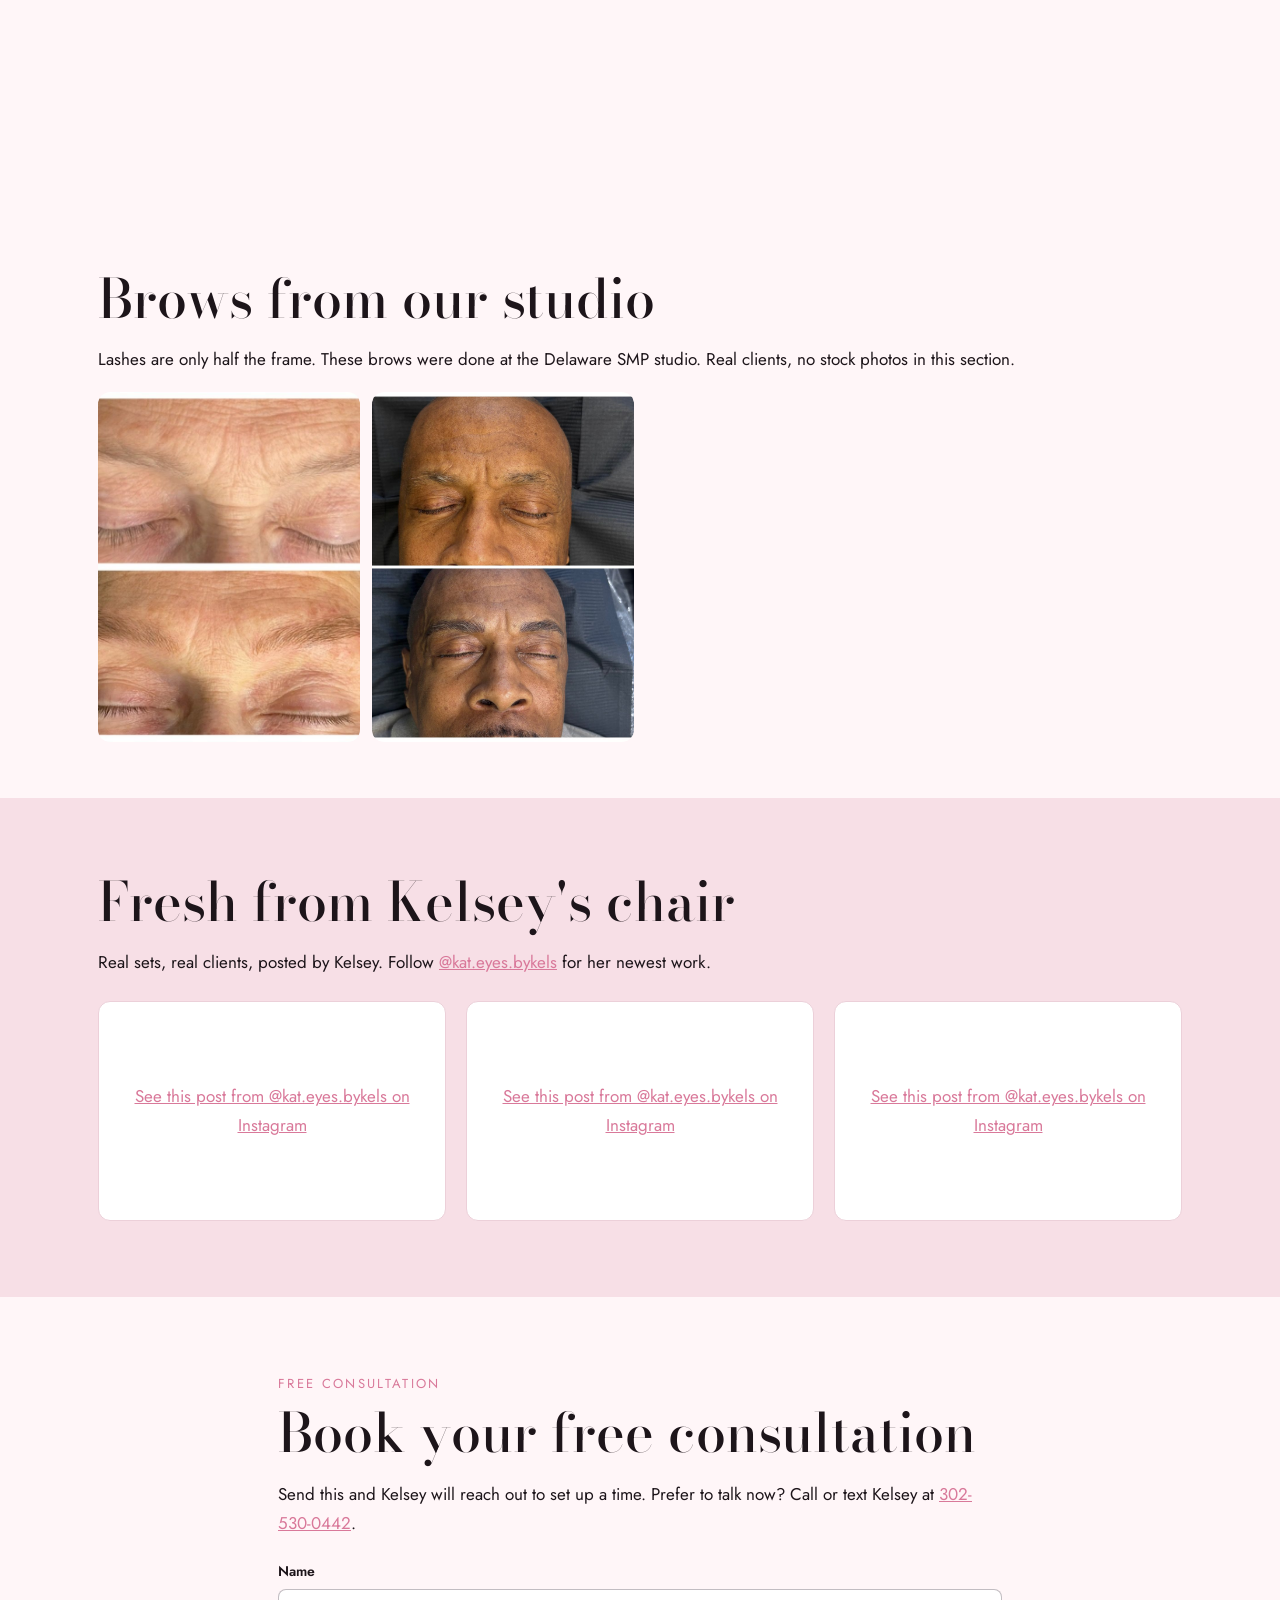
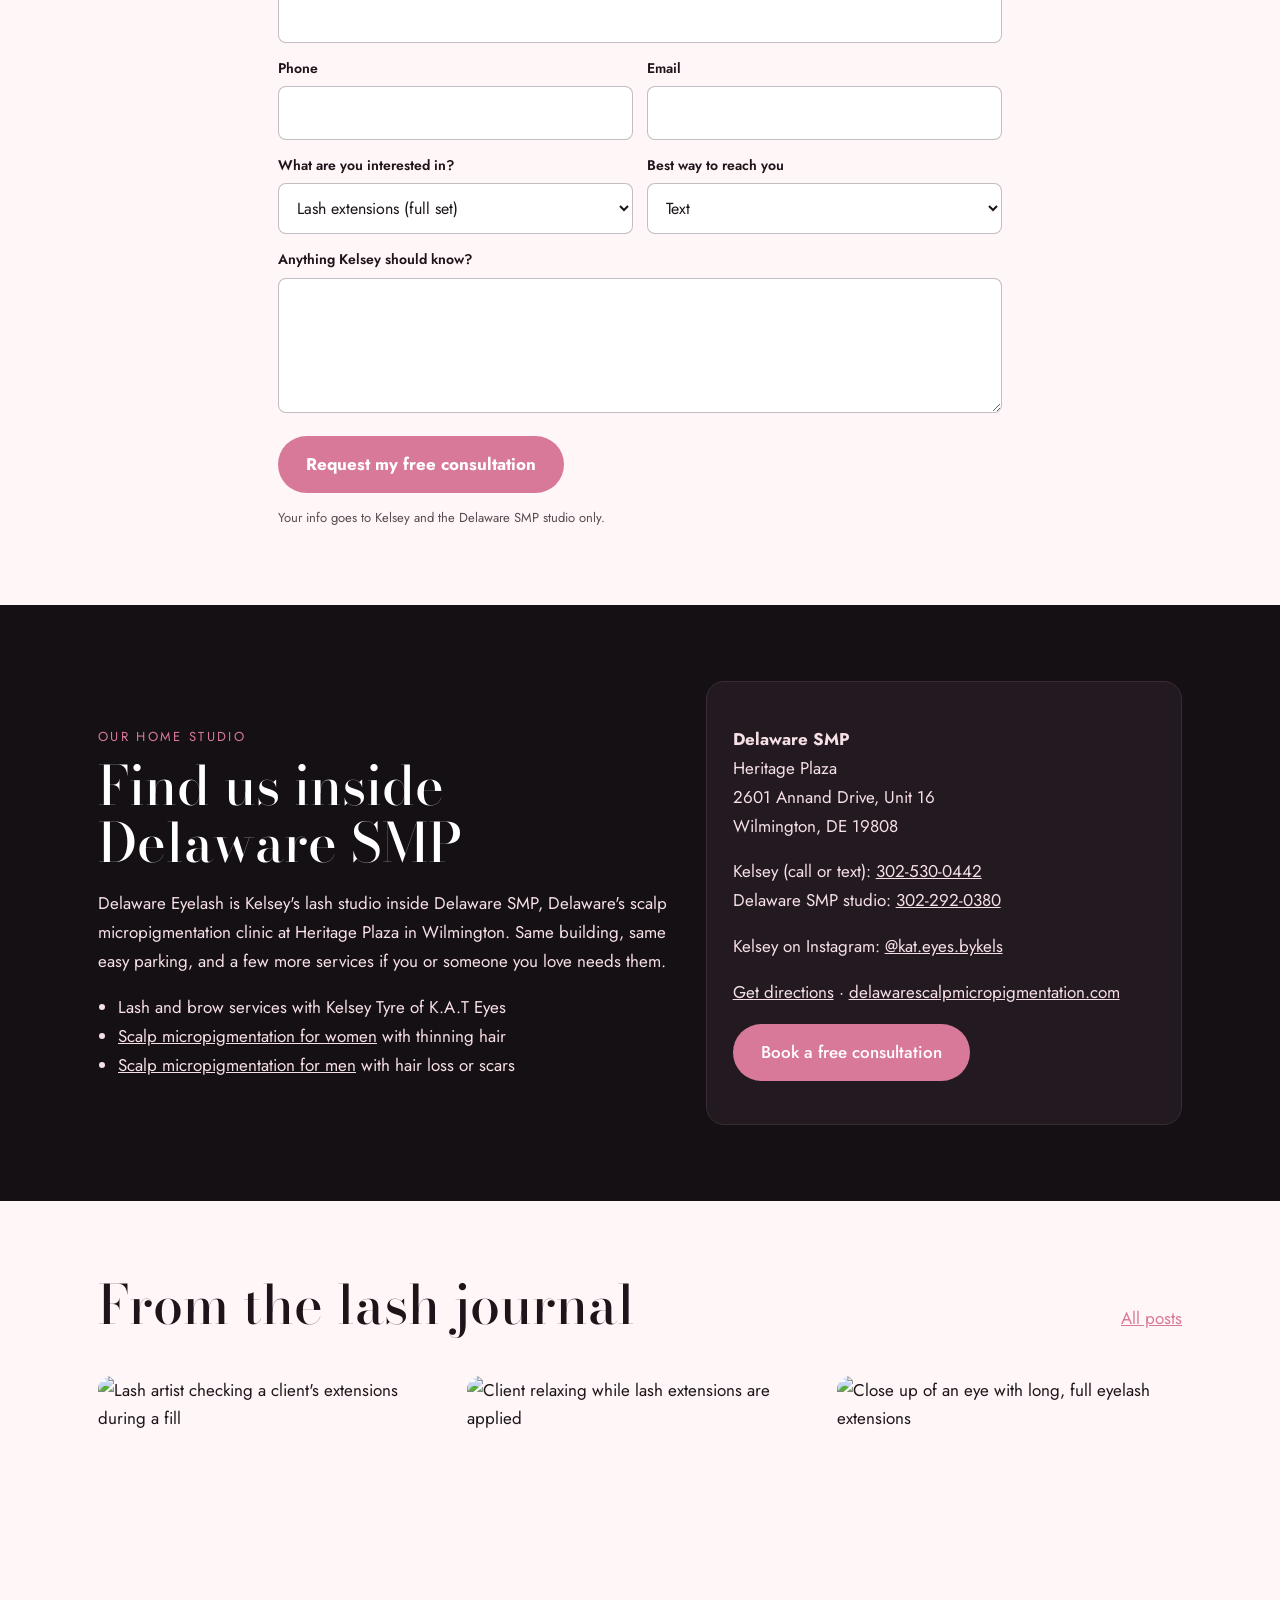
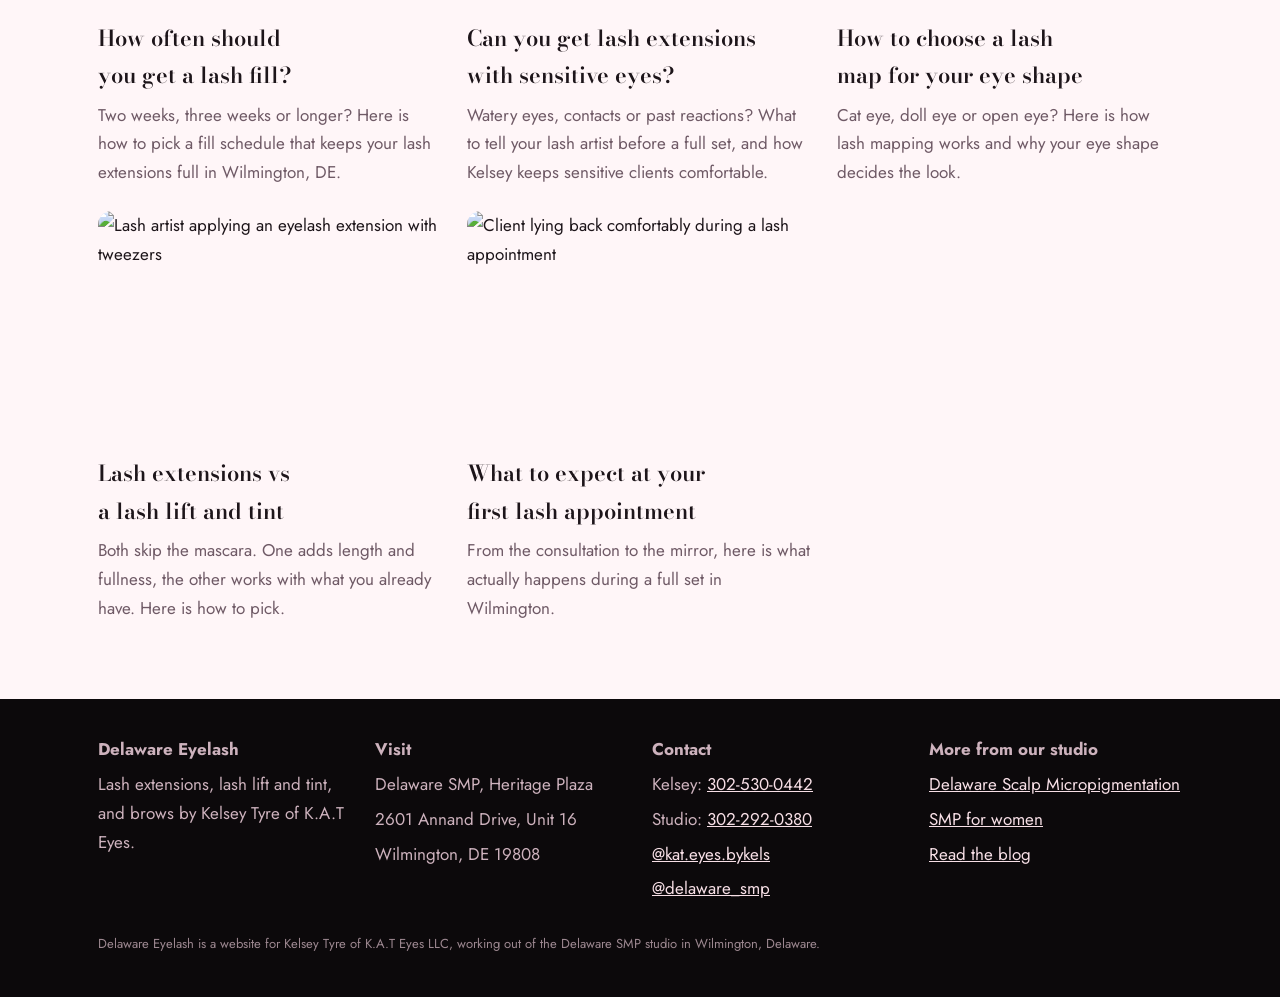
==== commit 3a1ea60f: "Add real before and after brow gallery Co-Authored-By: Claude Opus 5.5 <noreply@anthropic.com> Claud" ====
--- a/index.html
+++ b/index.html
@@ -99,6 +99,13 @@
 </div></div>
 </section>
 
+<section class="gallery" aria-labelledby="gal-h">
+<div class="wrap">
+<h2 id="gal-h">Brows from our studio</h2>
+<p>Lashes are only half the frame. These brows were done at the Delaware SMP studio. Real clients, no stock photos in this section.</p>
+<div class="gal-grid"><figure><img src="img/natural-microblading-mature-skin-before-after.jpg" alt="Natural microblading on mature skin, before and after, Wilmington DE" loading="lazy"></figure><figure><img src="img/mens-brow-microblading-before-after-wilmington.jpg" alt="Men&#x27;s brow microblading before and after, Wilmington DE" loading="lazy"></figure></div>
+</div>
+</section>
 <section class="ig" aria-labelledby="ig-h">
 <div class="wrap">
 <h2 id="ig-h">Fresh from Kelsey's chair</h2>
--- a/style.css
+++ b/style.css
@@ -1,3 +1,5 @@
+
+.gallery{padding:56px 0}.gal-grid{display:grid;grid-template-columns:repeat(auto-fill,minmax(220px,1fr));gap:12px;margin-top:18px}.gal-grid figure{margin:0;border-radius:10px;overflow:hidden}.gal-grid img{width:100%;height:auto;display:block}
 
 *{box-sizing:border-box}
 html{scroll-behavior:smooth}
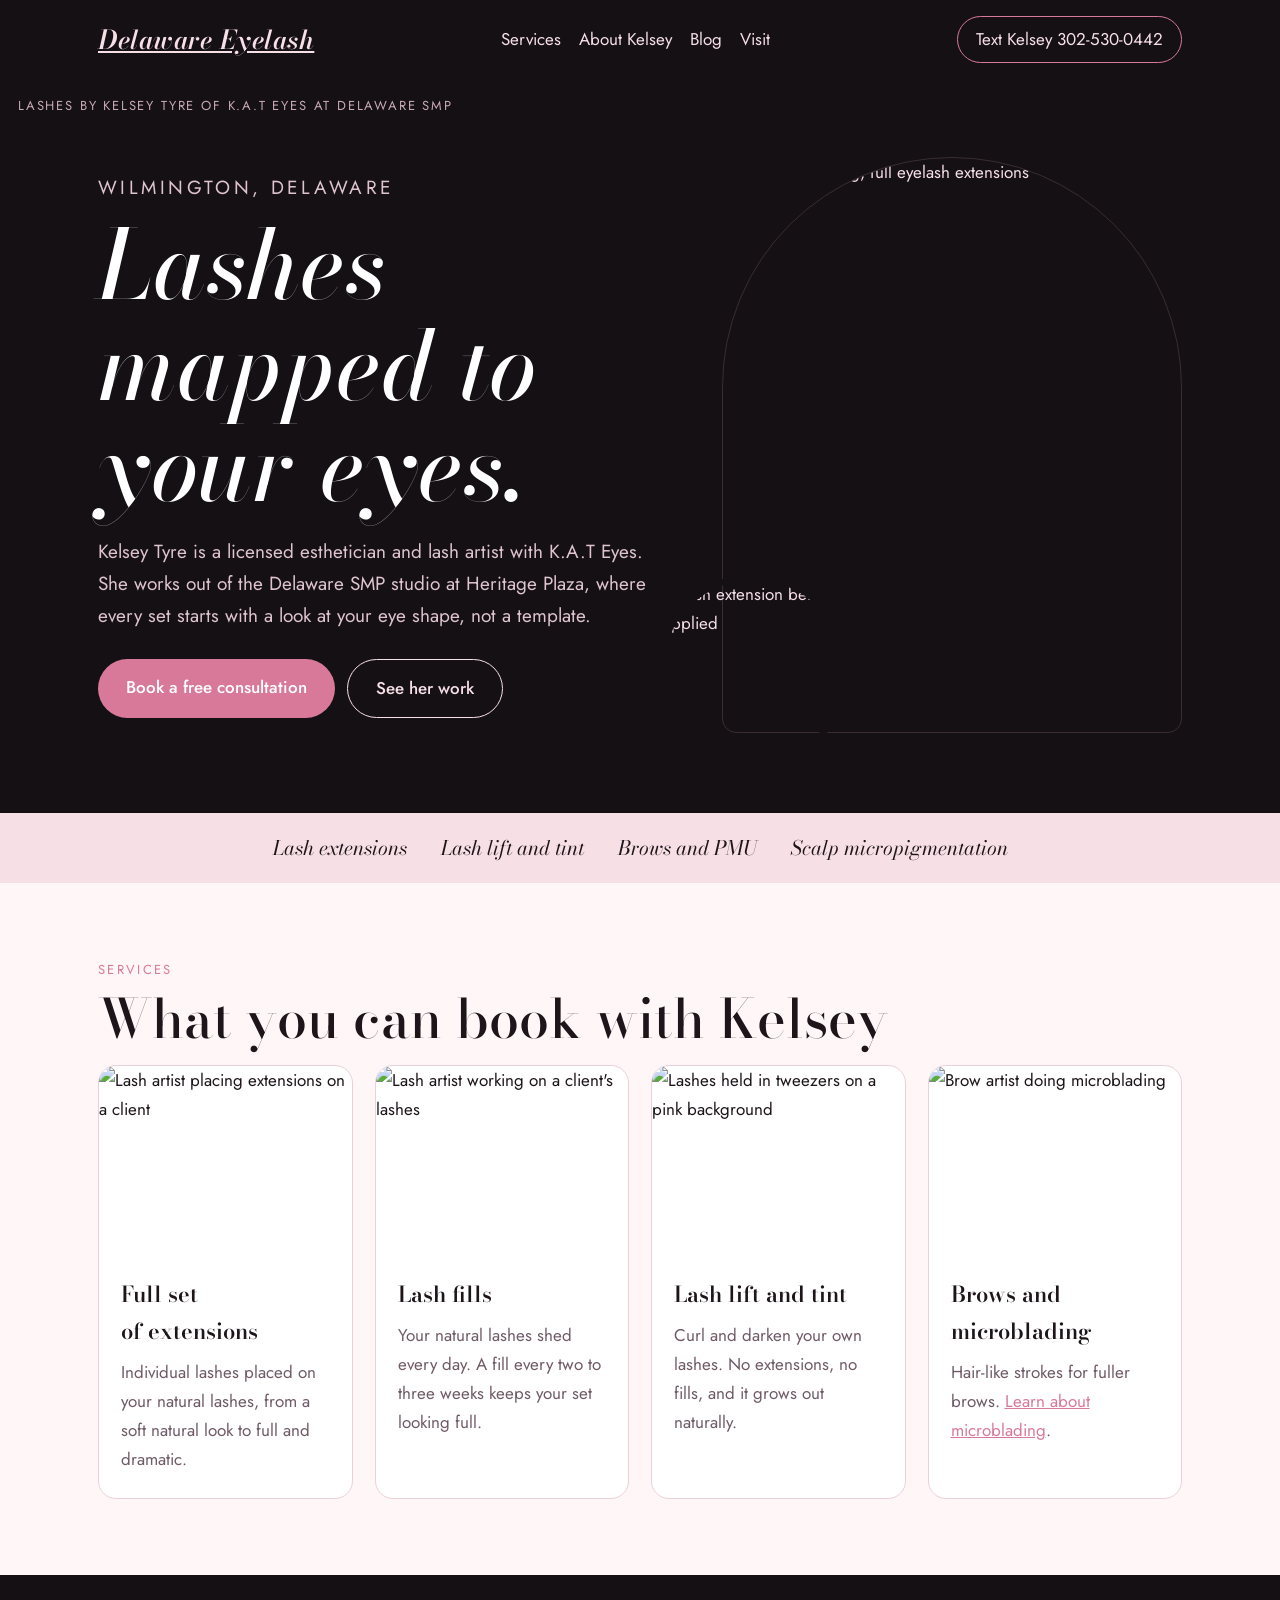
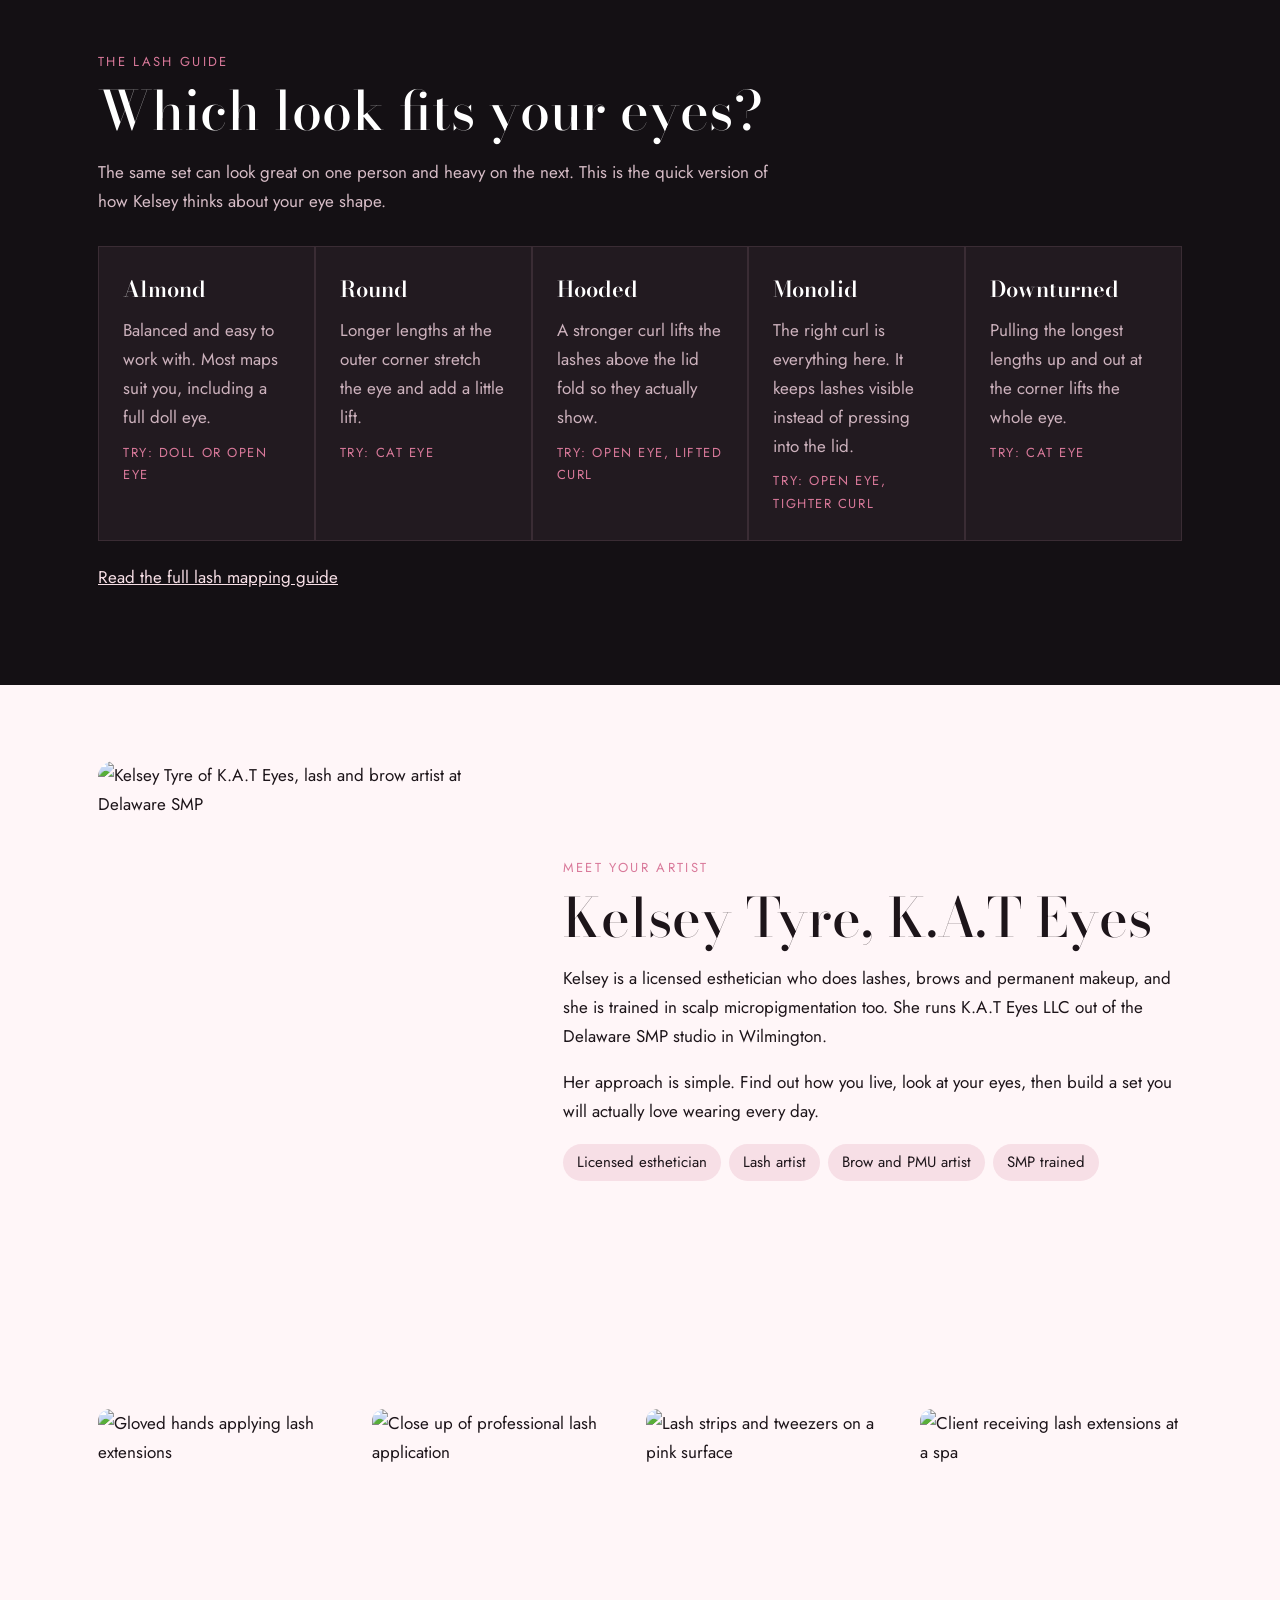
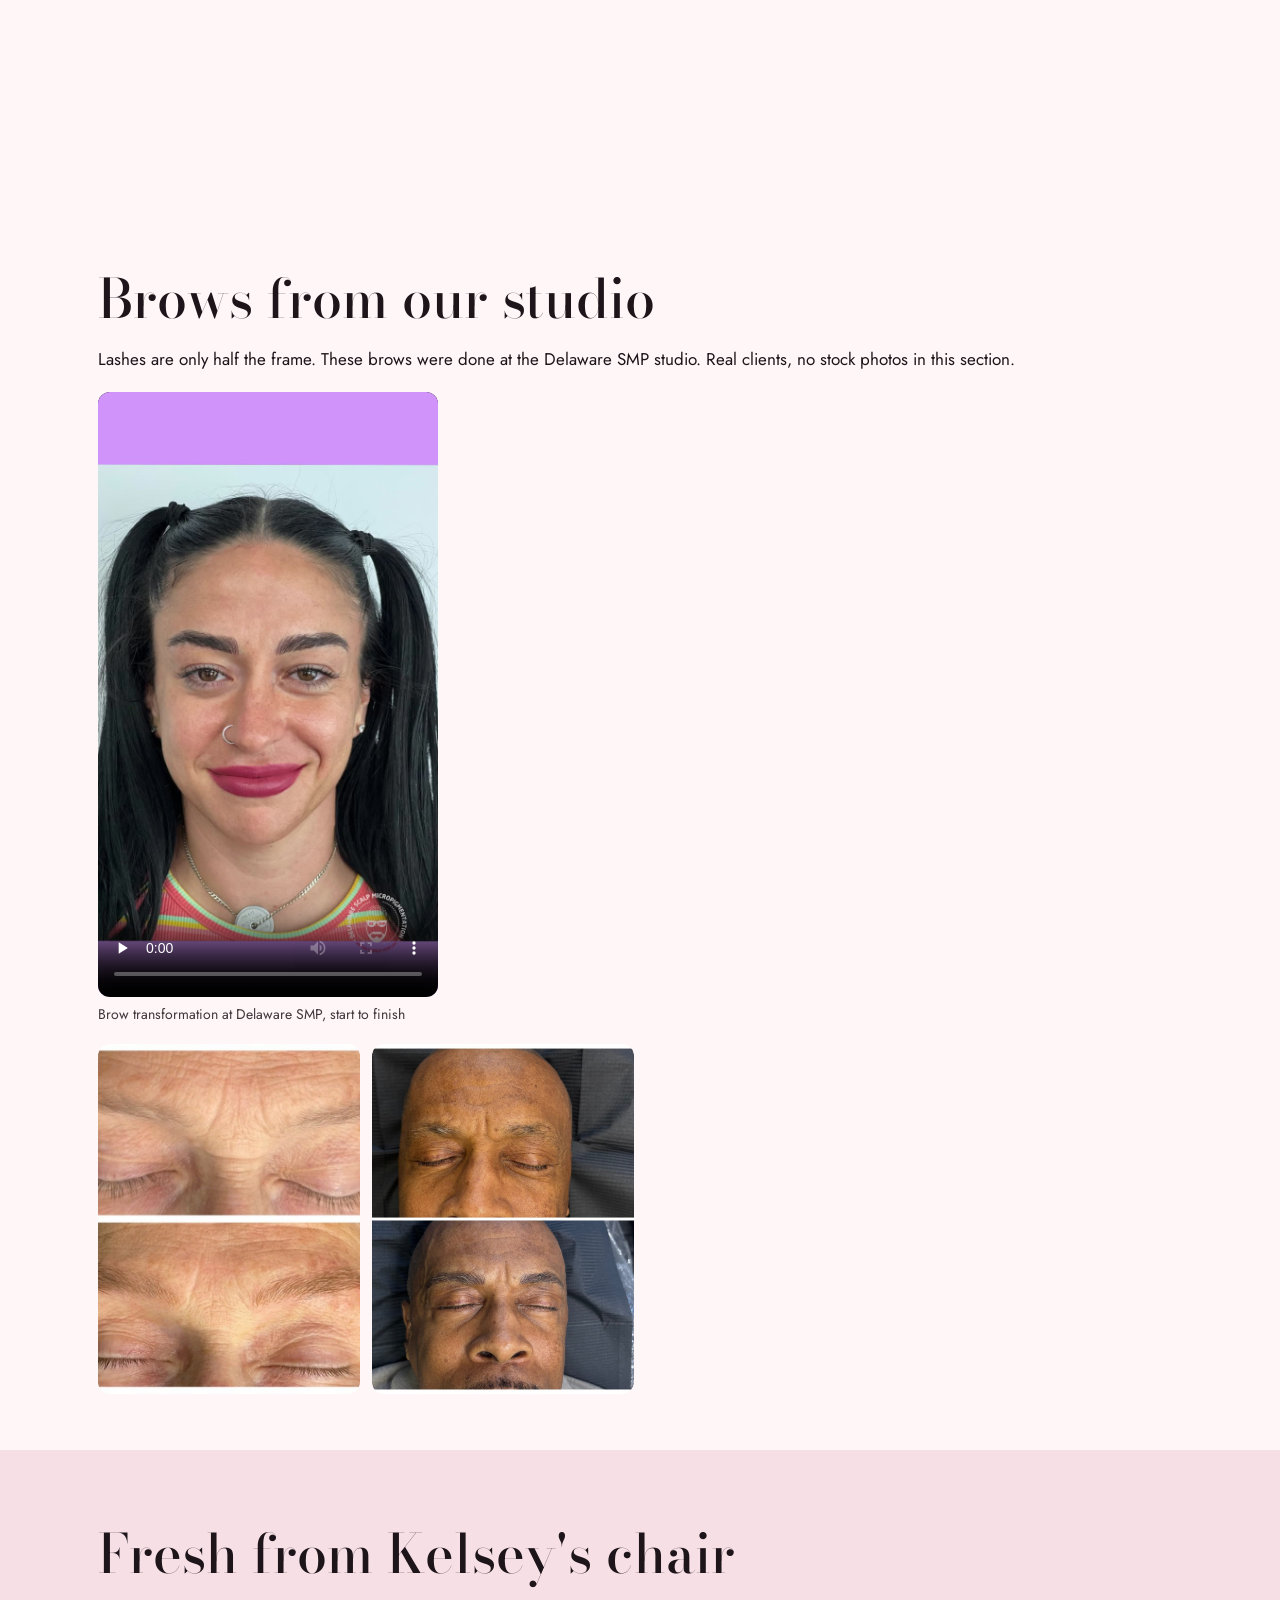
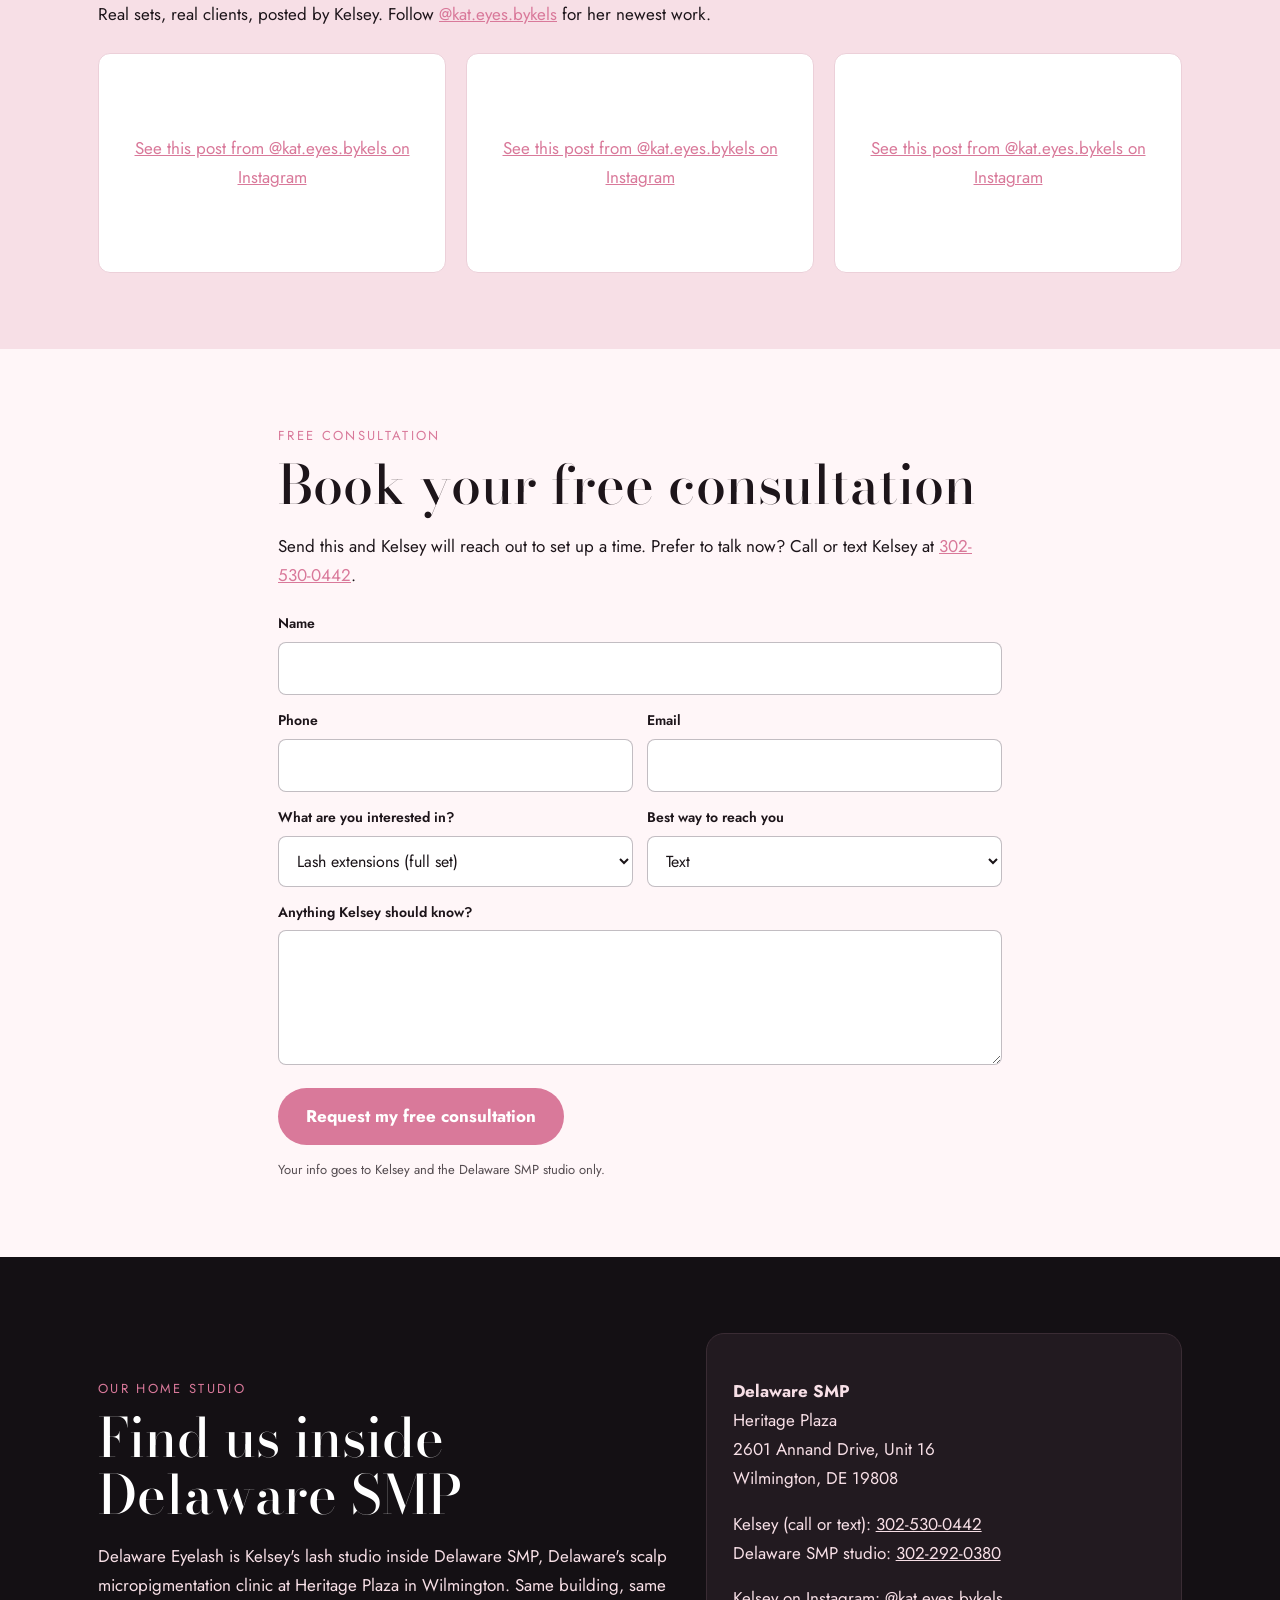
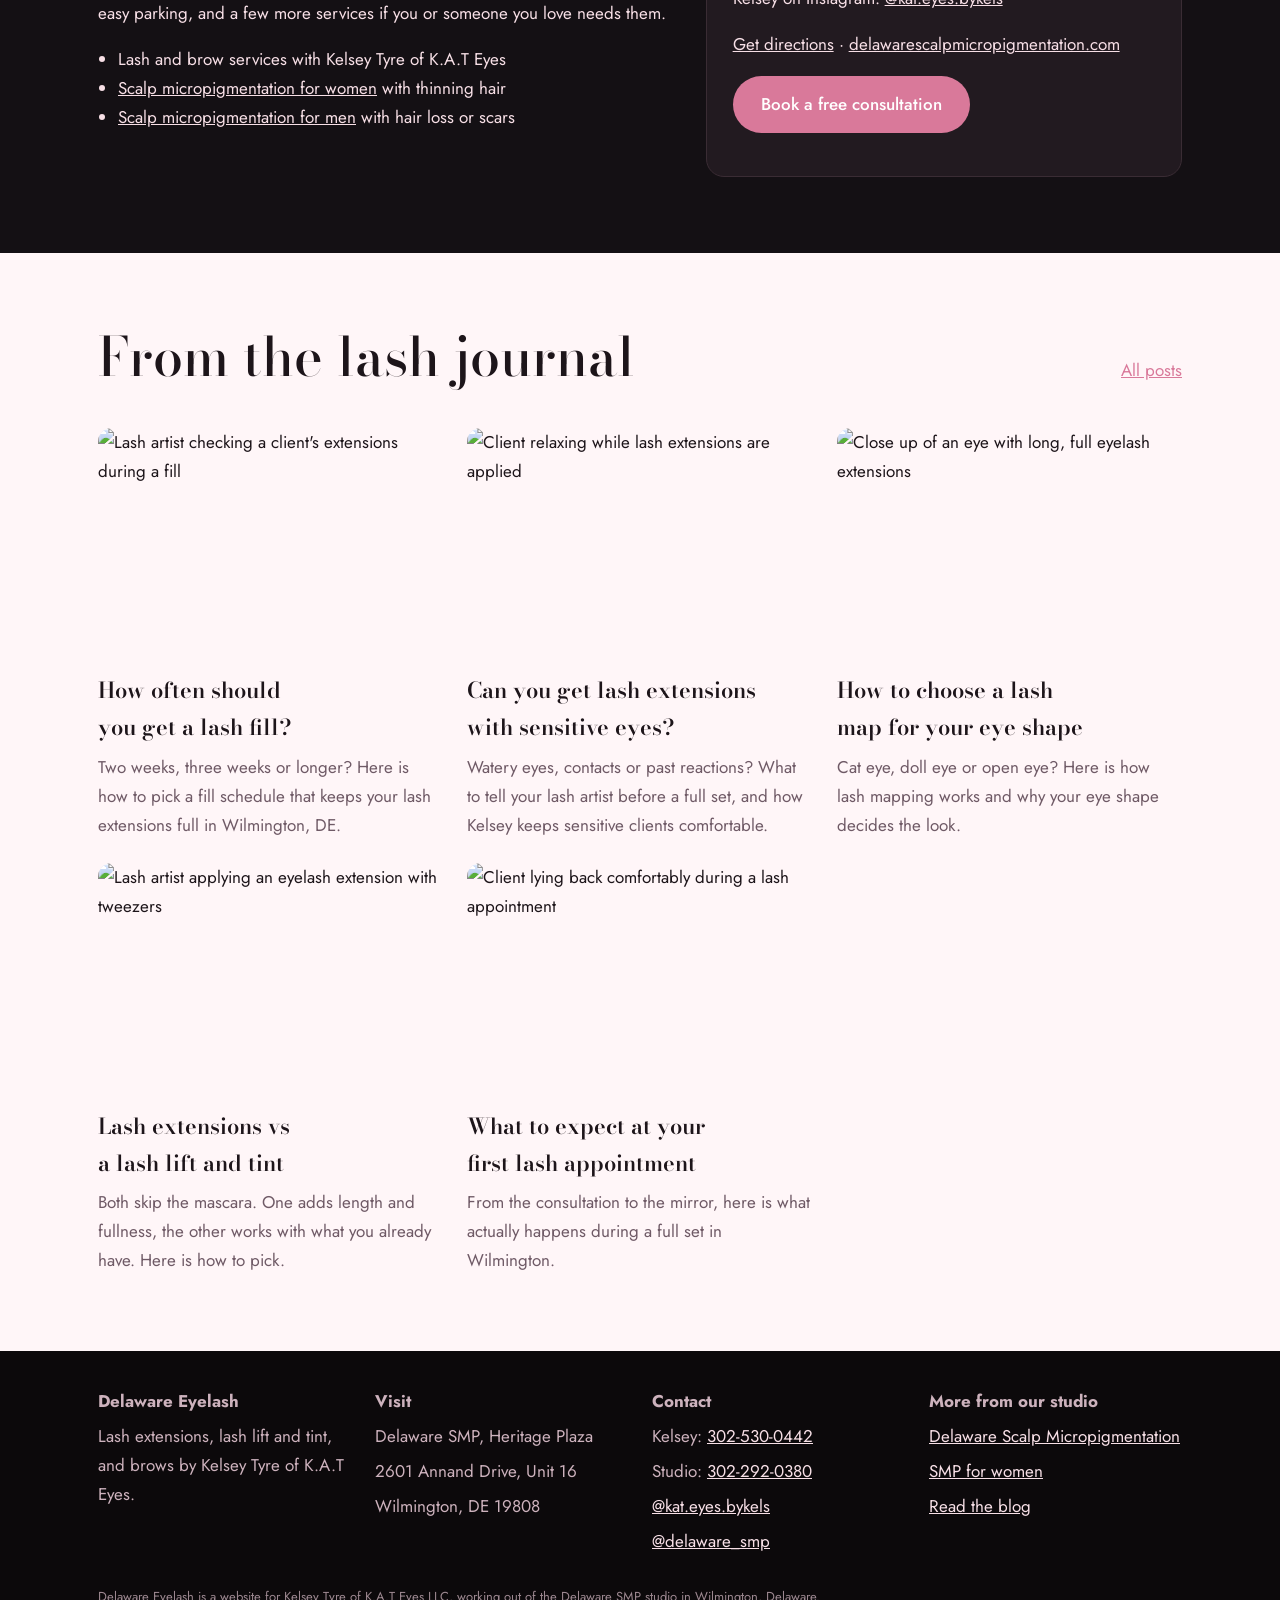
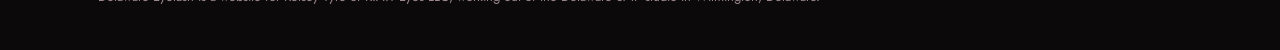
==== commit 5dfeeb6b: "Add brow videos Co-Authored-By: Claude Opus 5.5 <noreply@anthropic.com> Claude-Session: https://clau" ====
--- a/index.html
+++ b/index.html
@@ -103,7 +103,7 @@
 <div class="wrap">
 <h2 id="gal-h">Brows from our studio</h2>
 <p>Lashes are only half the frame. These brows were done at the Delaware SMP studio. Real clients, no stock photos in this section.</p>
-<div class="gal-grid"><figure><img src="img/natural-microblading-mature-skin-before-after.jpg" alt="Natural microblading on mature skin, before and after, Wilmington DE" loading="lazy"></figure><figure><img src="img/mens-brow-microblading-before-after-wilmington.jpg" alt="Men&#x27;s brow microblading before and after, Wilmington DE" loading="lazy"></figure></div>
+<div class="gal-vids"><figure class="gal-vid"><video controls playsinline preload="none" poster="img/microblading-transformation-delaware-smp.jpg" aria-label="Brow transformation at Delaware SMP, start to finish"><source src="img/microblading-transformation-delaware-smp.mp4" type="video/mp4"></video><figcaption>Brow transformation at Delaware SMP, start to finish</figcaption></figure></div><div class="gal-grid"><figure><img src="img/natural-microblading-mature-skin-before-after.jpg" alt="Natural microblading on mature skin, before and after, Wilmington DE" loading="lazy"></figure><figure><img src="img/mens-brow-microblading-before-after-wilmington.jpg" alt="Men&#x27;s brow microblading before and after, Wilmington DE" loading="lazy"></figure></div>
 </div>
 </section>
 <section class="ig" aria-labelledby="ig-h">
--- a/style.css
+++ b/style.css
@@ -1,5 +1,5 @@
 
-.gallery{padding:56px 0}.gal-grid{display:grid;grid-template-columns:repeat(auto-fill,minmax(220px,1fr));gap:12px;margin-top:18px}.gal-grid figure{margin:0;border-radius:10px;overflow:hidden}.gal-grid img{width:100%;height:auto;display:block}
+.gallery{padding:56px 0}.gal-grid{display:grid;grid-template-columns:repeat(auto-fill,minmax(220px,1fr));gap:12px;margin-top:18px}.gal-grid figure{margin:0;border-radius:10px;overflow:hidden}.gal-grid img{width:100%;height:auto;display:block}.gal-vids{display:flex;flex-wrap:wrap;gap:16px;margin-top:18px}.gal-vid{margin:0;width:min(340px,100%)}.gal-vid video{width:100%;aspect-ratio:9/16;border-radius:12px;background:#000;display:block}.gal-vid figcaption{font-size:14px;margin-top:6px;opacity:.85}
 
 *{box-sizing:border-box}
 html{scroll-behavior:smooth}
